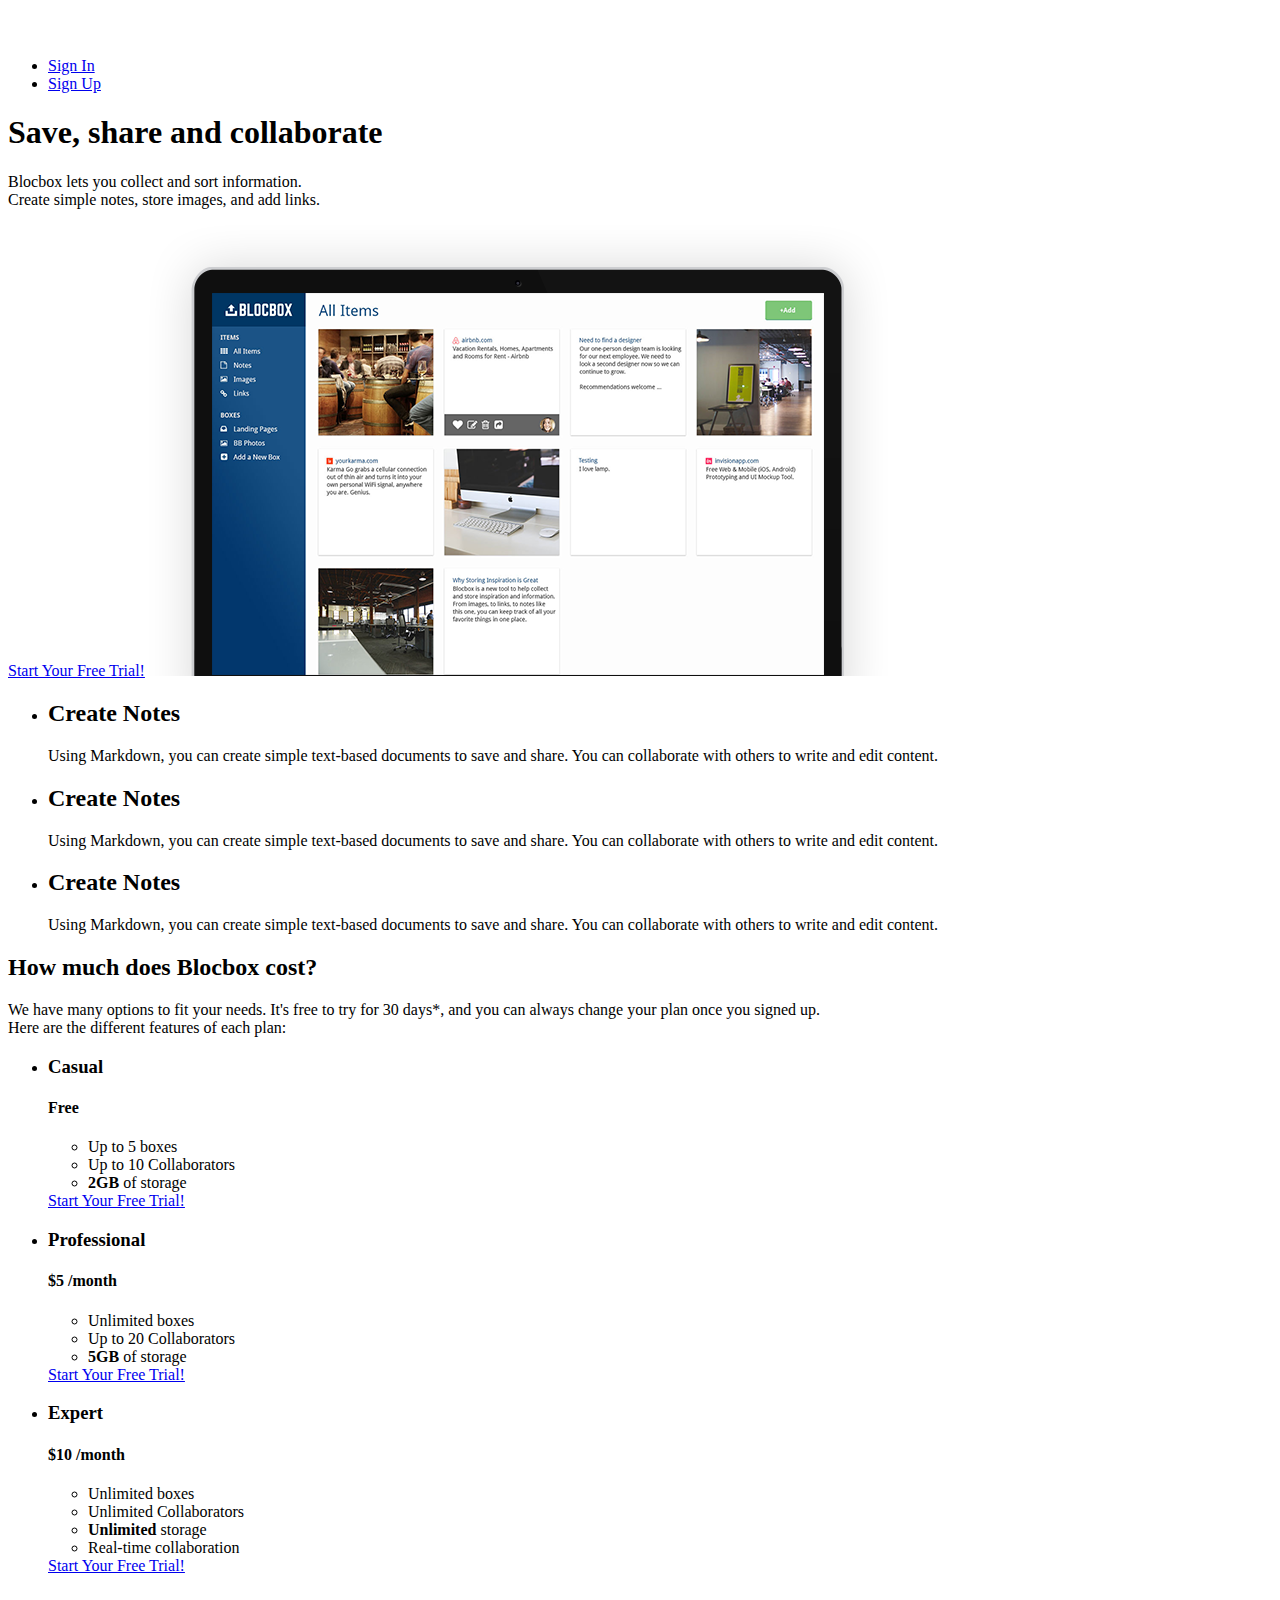
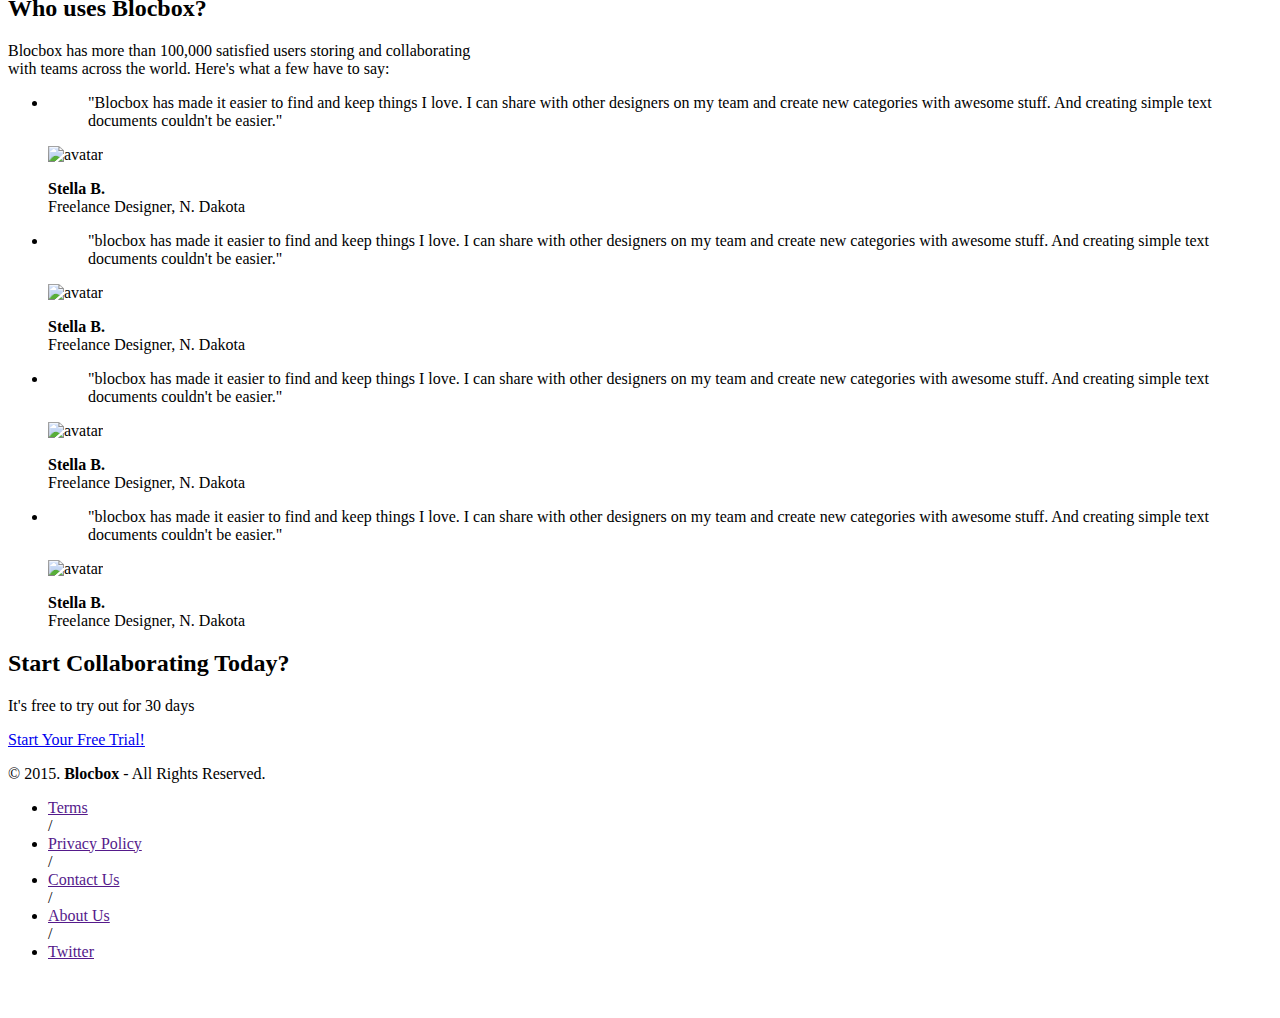
==== index.html @ b2f85dda "Add index.html via upload to gh-pages branch" ====
<!DOCTYPE html>
<html lang="en-us">
<head>
  <meta http-equiv="X-UA-Compatible" content="IE=Edge">
  <meta name="viewport" content="width=device-width, initial-scale=1">
  <meta charset="UTF-8">
  <title>Save, Share and Collaborate | Blocbox</title>

  <!-- Google Fonts -->
  <link href=''>
</head>
<body>

  <!-- CSS -->
 <link rel="stylesheet" href="css/normalize.css">
 <link rel="stylesheet" href="css/style.css">
 <link rel="stylesheet" href="css/font-awesome.css">

  <!-- Hero Image -->
  <header>
    <nav class="container">
      <div class="one-half">
        <a href="index.html" class="logo"><img src="images/logo.png" alt="Blocbox" /></a>
      </div>
      <div class="one-half">
          <ul>
          <li><a href="signin.html">Sign In</a></li>
          <li class="btn-outline"><a href="signup.html">Sign Up</a></li>
          </ul>
      </div>
    </nav>
    <div class="container hero">
    <h1>Save, share and collaborate</h1>
    <p>Blocbox lets you collect and sort information.<br/>Create simple notes, store images, and add links.</p>
    <a href="signup.html" class="btn">Start Your Free Trial!</a>
    <img src="images/dashboard.png" alt="Blocbox" />
    </div>
  </header>
  <main role="main">

    <!-- Benefits Section -->
    <section class="benefits">
      <ul class="container">
        <li class="one-third">
          <h2>Create Notes</h2>
          <p>Using Markdown, you can create simple text-based documents to save and share. You can collaborate with others to write and edit content.</p>
        </li>
          <li class="one-third">
          <h2>Create Notes</h2>
          <p>Using Markdown, you can create simple text-based documents to save and share. You can collaborate with others to write and edit content.</p>
        </li>
          <li class="one-third">
          <h2>Create Notes</h2>
          <p>Using Markdown, you can create simple text-based documents to save and share. You can collaborate with others to write and edit content.</p>
        </li>
      </ul>
    </section>

    <!-- Pricing Section -->
    <section class="pricing">
      <div class="container">
        <h2>How much does Blocbox cost?</h2>
        <p>We have many options to fit your needs. It's free to try for 30 days*, and you can always change your plan once you signed up. <br/>Here are the different features of each plan:</p>
      </div>
      <ul class="container">
        <li class="one-third">
          <div class="box">
            <h3>Casual</h3>
            <h4>Free</h4>
            <ul>
              <li>Up to 5 boxes</li>
              <li>Up to 10 Collaborators</li>
              <li><strong>2GB</strong> of storage</li>
            </ul>
            <a href="signup.html" class="btn">Start Your Free Trial!</a>
      </div>
      </li>
        <li class="one-third">
          <div class="box">
            <h3>Professional</h3>
            <h4><span>$</span>5 <span class="month">/month</span></h4>
            <ul>
              <li>Unlimited boxes</li>
              <li>Up to 20 Collaborators</li>
              <li><strong>5GB</strong> of storage</li>
            </ul>
            <a href="signup.html" class="btn">Start Your Free Trial!</a>
      </div>
      </li>
        <li class="one-third">
          <div class="box">
            <h3>Expert</h3>
            <h4><span>$</span>10 <span class="month">/month</span></h4>
            <ul>
              <li>Unlimited boxes</li>
              <li>Unlimited Collaborators</li>
              <li><strong>Unlimited</strong> storage</li>
              <li>Real-time collaboration</li>
            </ul>
            <a href="signup.html" class="btn">Start Your Free Trial!</a>
      </div>
      </li>
      </ul>
    </section>

    <!-- Testimonials -->
    <section class="testimonials">
      <div class="container">
        <h2>Who uses Blocbox?</h2>
        <p>Blocbox has more than 100,000 satisfied users storing and collaborating<br/> with teams across the world. Here's what a few have to say:</p>
      </div>
      <ul class="container">
        <li class="one-fourth">
          <blockquote>"Blocbox has made it easier to find and keep things I love. I can share with other designers on my team and create new categories with awesome stuff. And creating simple text documents couldn't be easier."
          </blockquote>
          <img src="https://s3.amazonaws.com/uifaces/faces/twitter/jsa/128.jpg" alt="avatar">
          <p class="name"><strong>Stella B.</strong><br/>Freelance Designer, N. Dakota</p>
        </li>
        <li class="one-fourth">
          <blockquote>"blocbox has made it easier to find and keep things I love. I can share with other designers on my team and create new categories with awesome stuff. And creating simple text documents couldn't be easier."
          </blockquote>
          <img src="https://s3.amazonaws.com/uifaces/faces/twitter/jsa/128.jpg" alt="avatar">
          <p class="name"><strong>Stella B.</strong><br/>Freelance Designer, N. Dakota</p>
        </li>
        <li class="one-fourth">
          <blockquote>"blocbox has made it easier to find and keep things I love. I can share with other designers on my team and create new categories with awesome stuff. And creating simple text documents couldn't be easier."
          </blockquote>
          <img src="https://s3.amazonaws.com/uifaces/faces/twitter/jsa/128.jpg" alt="avatar">
          <p class="name"><strong>Stella B.</strong><br/>Freelance Designer, N. Dakota</p>
        </li>
        <li class="one-fourth">
          <blockquote>"blocbox has made it easier to find and keep things I love. I can share with other designers on my team and create new categories with awesome stuff. And creating simple text documents couldn't be easier."
          </blockquote>
          <img src="https://s3.amazonaws.com/uifaces/faces/twitter/jsa/128.jpg" alt="avatar">
          <p class="name"><strong>Stella B.</strong><br/>Freelance Designer, N. Dakota</p>
        </li>     
      </ul>
    </section>

    <!-- CTA -->
    <section class="Call-to-Action">
      <div class="container">
        <h2>Start Collaborating Today?</h2>
        <p>It's free to try out for 30 days</p>
        <a href="signup.html" class="btn">Start Your Free Trial!</a>
      </div>
      <ul class="container">

  </main>

    <!-- Footer -->
    <footer>
      <div class="container foot-nav-block">
        <div class="left-footer-block one-third">
          <p class="copyright-block">&copy; 2015. <strong>Blocbox</strong> - All Rights Reserved.</p>
       </div>
       <nav class="link-block middle-footer-block one-third">
         <ul>
           <li><a href="">Terms</a></li> /
           <li><a href="">Privacy Policy</a></li> /
           <li><a href="">Contact Us</a></li> /
           <li><a href="">About Us</a></li> /
           <li><a href="">Twitter</a></li>
         </ul>
       </nav>
       <div class="right-footer-block one-third">
         <img class="logo" src="images/logo.png" alt="Blocbox" />
       </div>
     </div>
   </footer>
 
</body>
</html>
</body>
</html>
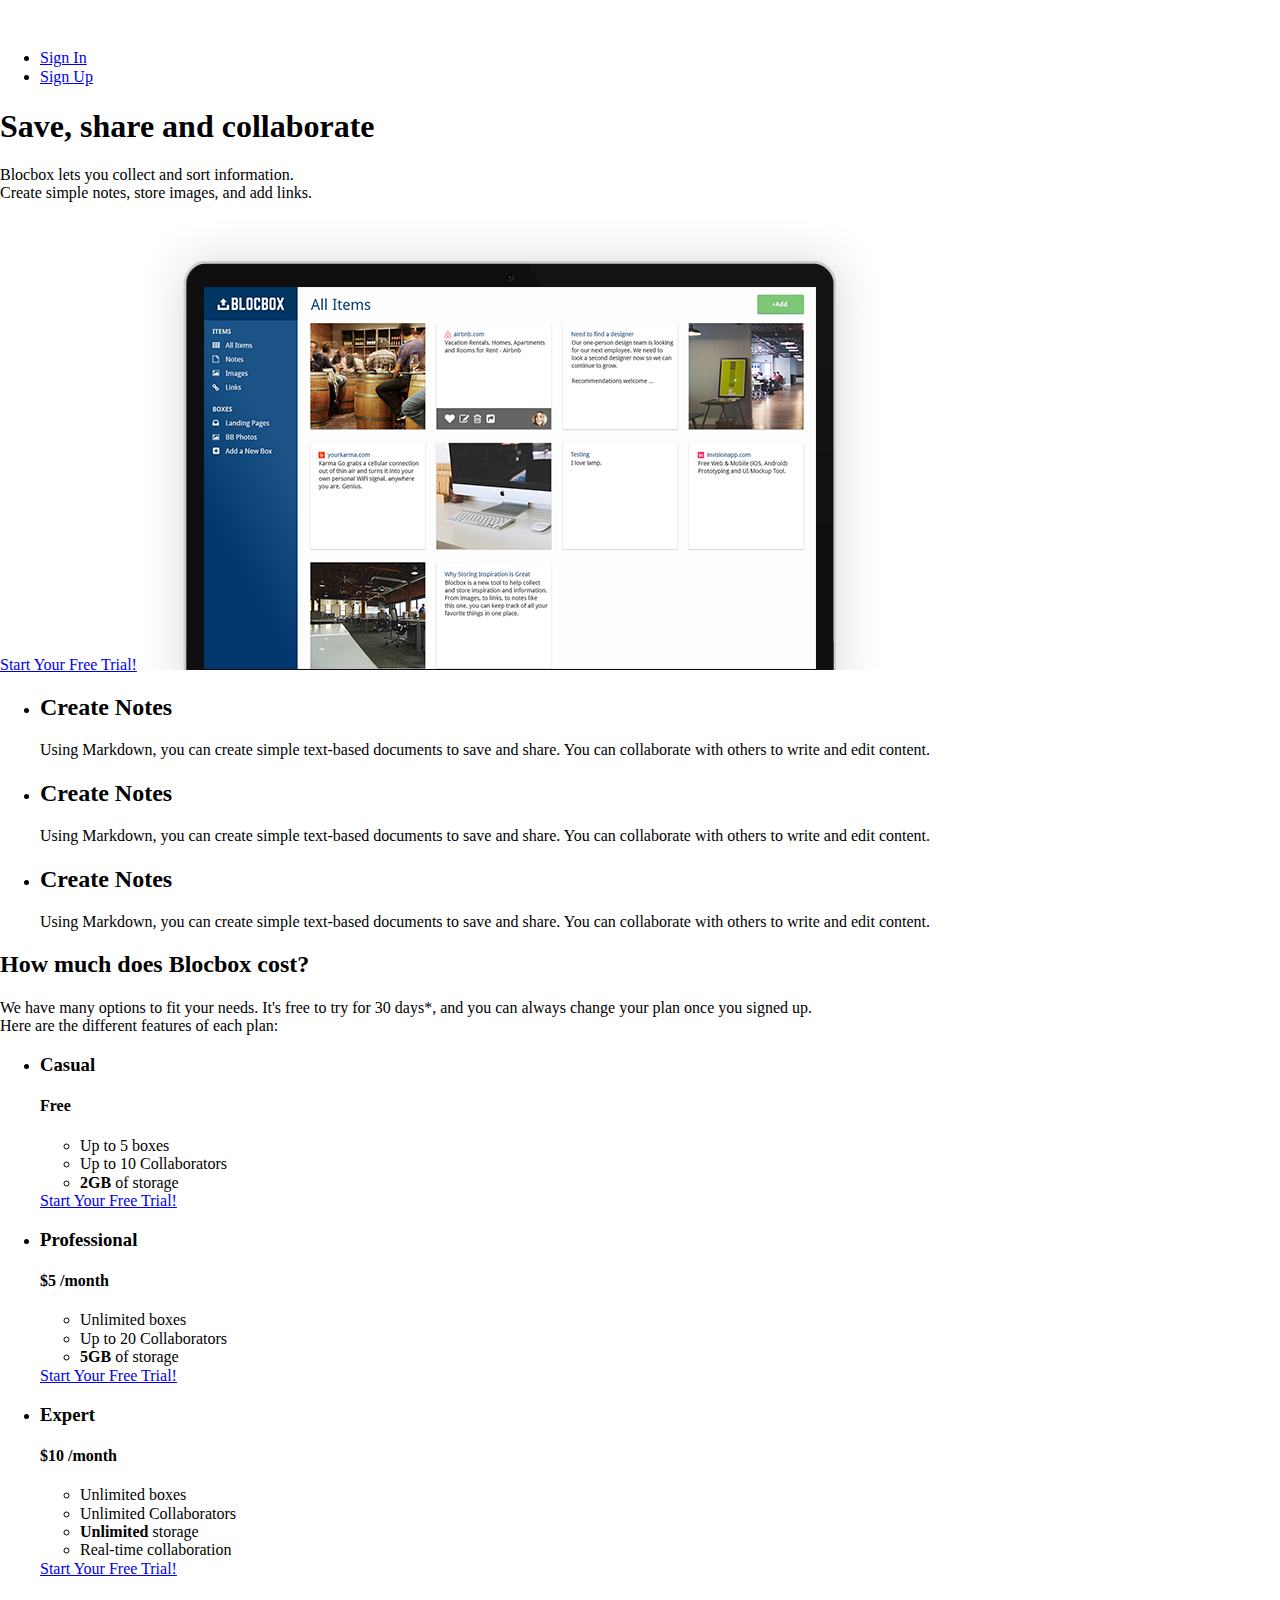
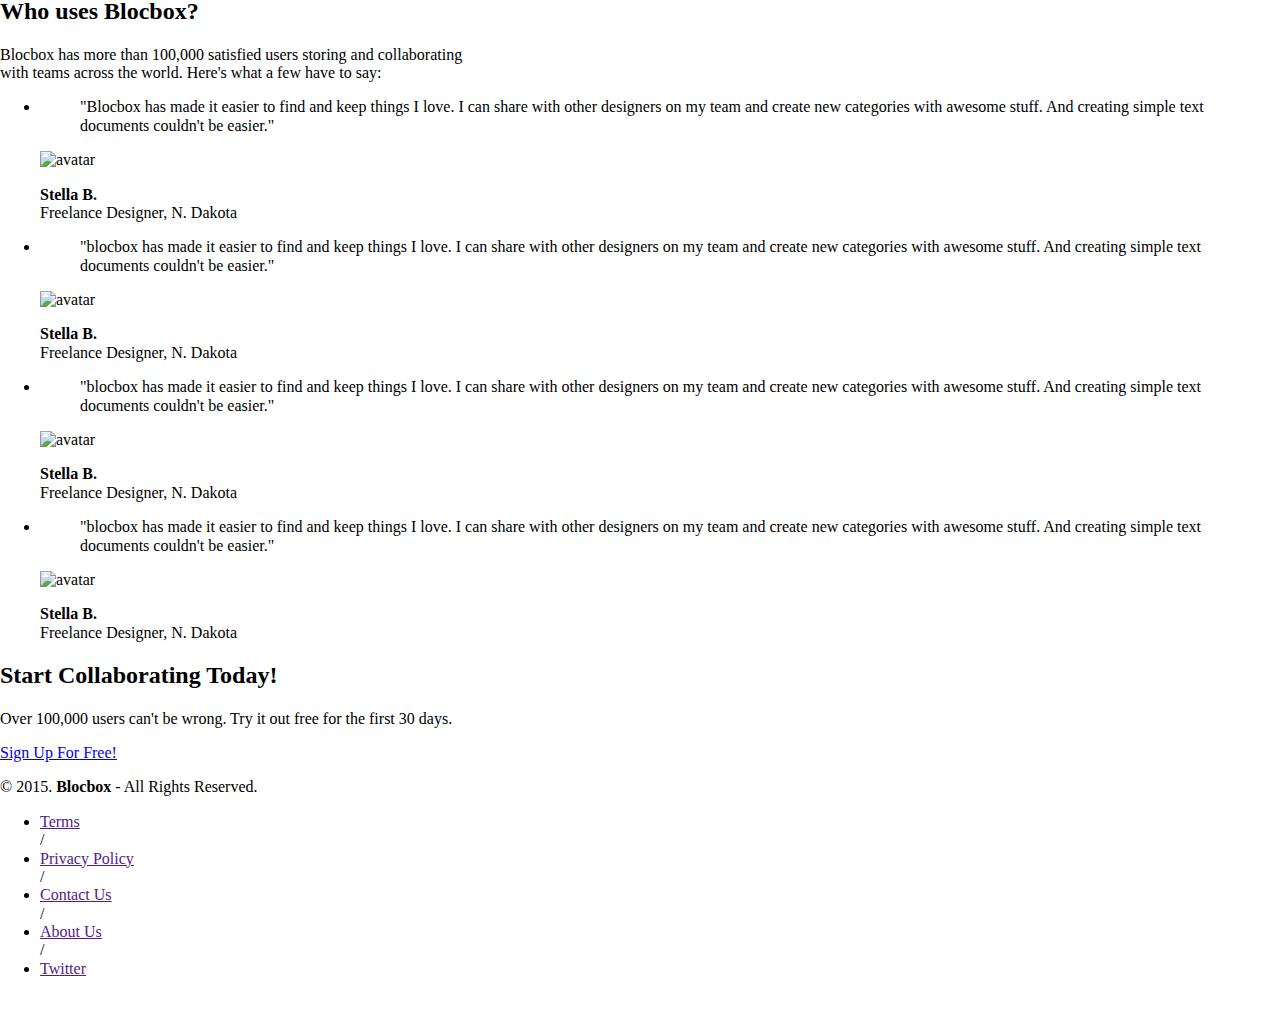
==== commit 9a9e5efd: "Homepage HTML completed" ====
--- a/index.html
+++ b/index.html
@@ -140,9 +140,9 @@
     <!-- CTA -->
     <section class="Call-to-Action">
       <div class="container">
-        <h2>Start Collaborating Today?</h2>
-        <p>It's free to try out for 30 days</p>
-        <a href="signup.html" class="btn">Start Your Free Trial!</a>
+        <h2>Start Collaborating Today!</h2>
+        <p>Over 100,000 users can't be wrong. Try it out free for the first 30 days.</p>
+        <a href="signup.html" class="btn">Sign Up For Free!</a>
       </div>
       <ul class="container">
 
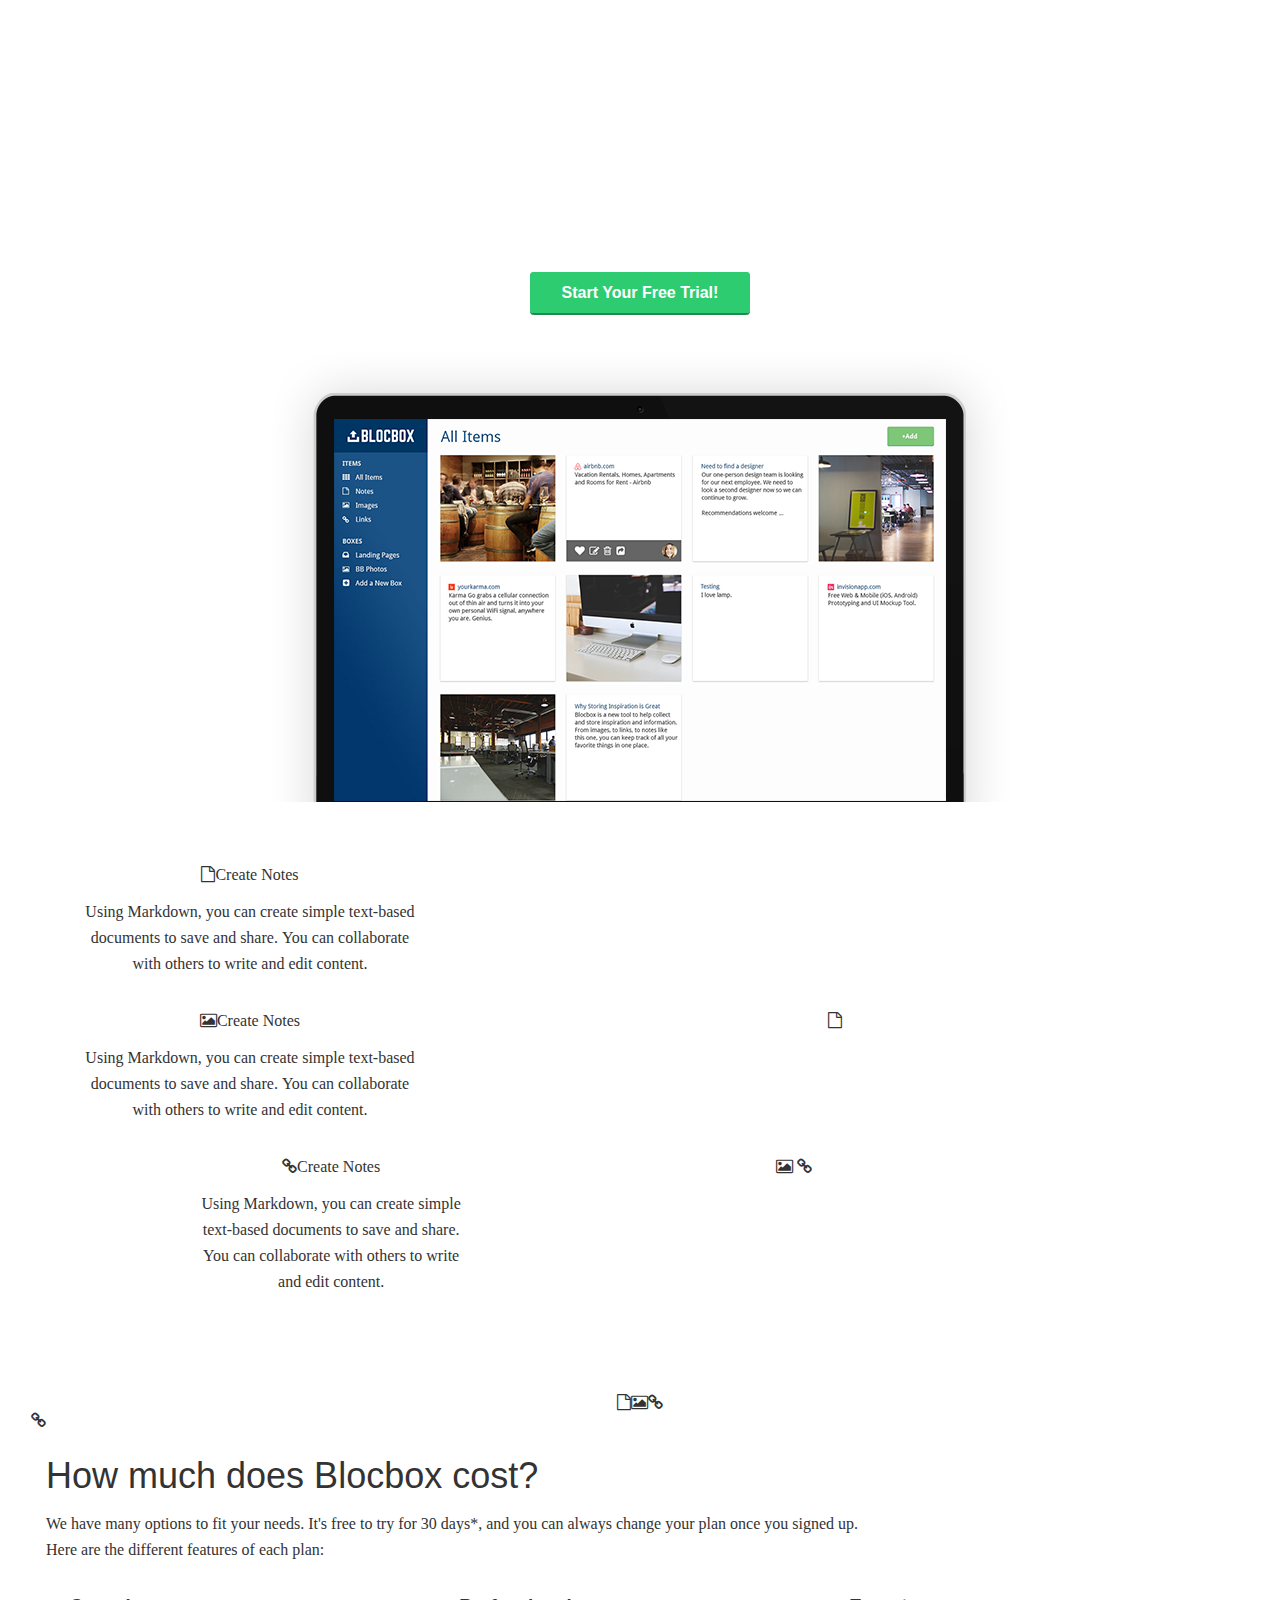
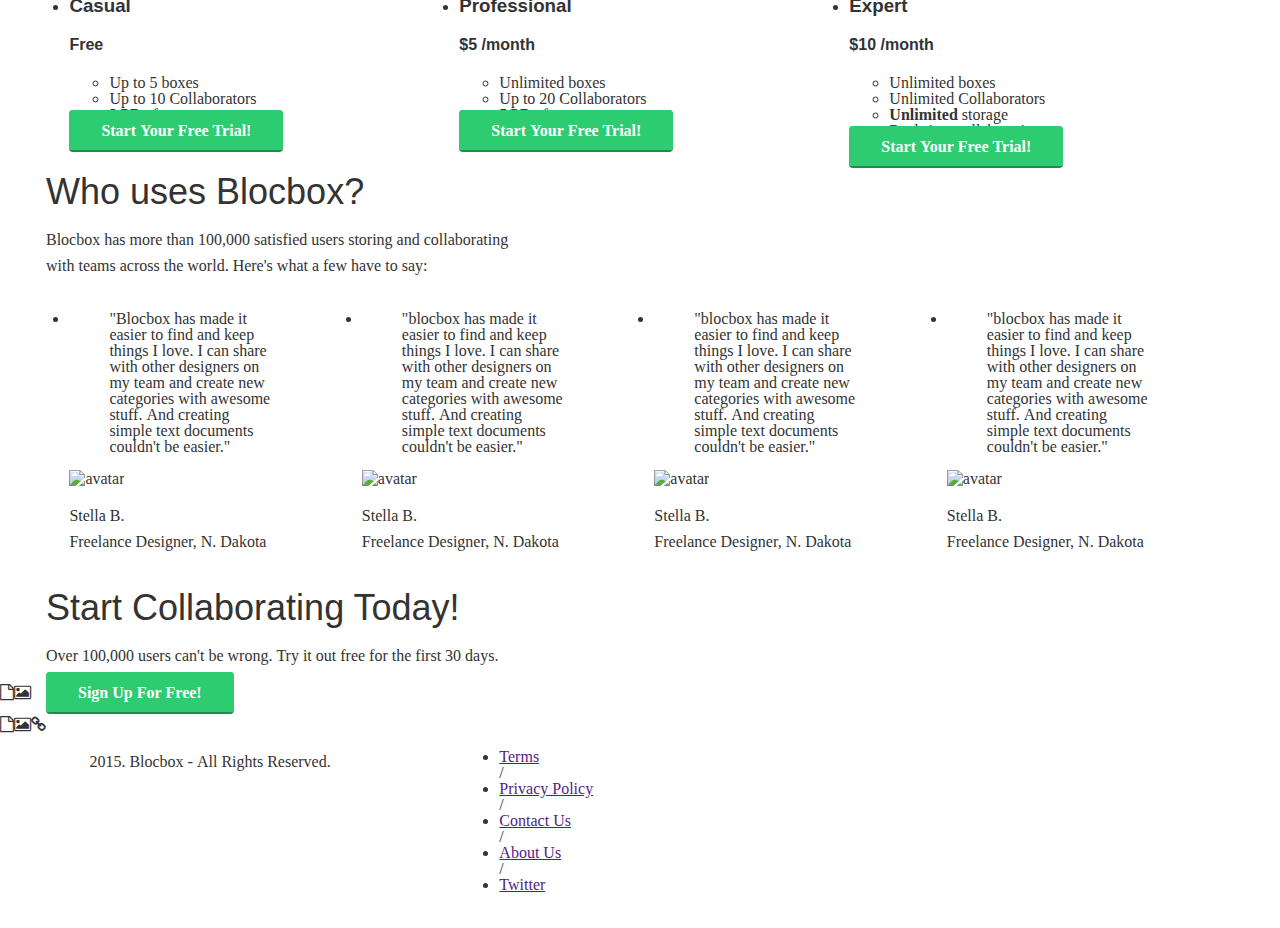
==== commit b67f3da3: "Added updates for CSS" ====
--- a/index.html
+++ b/index.html
@@ -15,6 +15,7 @@
  <link rel="stylesheet" href="css/normalize.css">
  <link rel="stylesheet" href="css/style.css">
  <link rel="stylesheet" href="css/font-awesome.css">
+ <link rel="stylesheet" href="css/animate.css">
 
   <!-- Hero Image -->
   <header>
@@ -30,7 +31,7 @@
       </div>
     </nav>
     <div class="container hero">
-    <h1>Save, share and collaborate</h1>
+    <h1 class="animated fadein">Save, share and collaborate</h1>
     <p>Blocbox lets you collect and sort information.<br/>Create simple notes, store images, and add links.</p>
     <a href="signup.html" class="btn">Start Your Free Trial!</a>
     <img src="images/dashboard.png" alt="Blocbox" />
@@ -42,14 +43,17 @@
     <section class="benefits">
       <ul class="container">
         <li class="one-third">
+         <i class="fa fa-file-o"
           <h2>Create Notes</h2>
           <p>Using Markdown, you can create simple text-based documents to save and share. You can collaborate with others to write and edit content.</p>
         </li>
           <li class="one-third">
+          <i class="fa fa-picture-o"
           <h2>Create Notes</h2>
           <p>Using Markdown, you can create simple text-based documents to save and share. You can collaborate with others to write and edit content.</p>
         </li>
           <li class="one-third">
+          <i class="fa fa-link"
           <h2>Create Notes</h2>
           <p>Using Markdown, you can create simple text-based documents to save and share. You can collaborate with others to write and edit content.</p>
         </li>
--- a/css/style.css
+++ b/css/style.css
@@ -0,0 +1,259 @@
+html, body {
+  overflow-x: hidden;
+}
+
+/* FONTS */
+
+@font-face {
+  font-family: 'Kollektif';
+  src: url('Kollektif-Italic.eot');
+  src: url('Kollektif-Italic.eot?#iefix') format('embedded-opentype'),
+    url('Kollektif-Italic.woff') format('woff'),
+    url('Kollektif-Italic.ttf') format('truetype');
+  font-weight: normal;
+  font-style: italic;
+}
+
+@font-face {
+  font-family: 'Kollektif';
+  src: url('Kollektif-Bold.eot');
+  src: url('Kollektif-Bold.eot?#iefix') format('embedded-opentype'),
+    url('Kollektif-Bold.woff') format('woff'),
+    url('Kollektif-Bold.ttf') format('truetype');
+  font-weight: bold;
+  font-style: normal;
+}
+
+@font-face {
+  font-family: 'Norwester';
+  src: url('Norwester-Regular.eot');
+  src: url('Norwester-Regular.eot?#iefix') format('embedded-opentype'),
+    url('Norwester-Regular.woff') format('woff'),
+    url('Norwester-Regular.ttf') format('truetype');
+  font-weight: normal;
+  font-style: normal;
+}
+
+@font-face {
+  font-family: 'Kollektif';
+  src: url('Kollektif.eot');
+  src: url('Kollektif.eot?#iefix') format('embedded-opentype'),
+    url('Kollektif.woff') format('woff'),
+    url('Kollektif.ttf') format('truetype');
+  font-weight: normal;
+  font-style: normal;
+}
+
+@font-face {
+  font-family: 'Montserrat';
+  src: url('Montserrat-Light.eot');
+  src: url('Montserrat-Light.eot?#iefix') format('embedded-opentype'),
+    url('Montserrat-Light.woff') format('woff'),
+    url('Montserrat-Light.ttf') format('truetype');
+  font-weight: 300;
+  font-style: normal;
+}
+
+@font-face {
+  font-family: 'Montserrat';
+  src: url('Montserrat-Regular.eot');
+  src: url('Montserrat-Regular.eot?#iefix') format('embedded-opentype'),
+    url('Montserrat-Regular.woff') format('woff'),
+    url('Montserrat-Regular.ttf') format('truetype');
+  font-weight: normal;
+  font-style: normal;
+}
+
+@font-face {
+  font-family: 'Montserrat';
+  src: url('Montserrat-Medium.eot');
+  src: url('Montserrat-Medium.eot?#iefix') format('embedded-opentype'),
+    url('Montserrat-Medium.woff') format('woff'),
+    url('Montserrat-Medium.ttf') format('truetype');
+  font-weight: 500;
+  font-style: normal;
+}
+
+
+body {
+  font-family: 'Montserrat', Helvetica, Arial, sans-serif;
+  color:#333333;
+}
+h1 {
+  font-family: 'Norwester', Helvetica, Arial, sans-serif;
+}
+h2, h3, h4, h5, h6 {
+  font-family: 'Kollektif', Helvetica, Arial, sans-serif;
+}
+h1 {
+  font-size: 48px;
+  font-weight: normal;
+  margin-bottom: 5px;
+}
+h2 {
+  font-size: 36px;
+  font-weight: normal;
+  margin-bottom: 5px;
+}
+p {
+  font-size: 16px;
+  line-height: 26px;
+  font-weight: 100;
+}
+
+/* GRID */
+
+.container {
+  margin-right: auto;
+  margin-left: auto;
+  padding-left: 15px;
+  padding-right: 15px;
+  position: relative;
+}
+.container:before
+.container:after {
+  content: " ";
+  display: table;
+}
+.container:after {
+  clear: both;
+}
+.one-half, .one-third, .one-fourth {
+  width:96%;
+  float:left;
+  position:relative;
+  min-height: 1px;
+  margin:0 2% 20px;
+}
+
+/* MEDIA QUERIES */
+
+@media (min-width: 320px); {
+
+}
+
+@media (min-width: 600px); {
+
+}
+
+@media (min-width: 768px) {
+  .container {
+    width: 750px;
+  }
+}
+@media (min-width: 992px) {
+  .container {
+    width: 970px;
+  }
+}
+@media (min-width: 1200px) {
+  .container {
+    width: 1170px;
+  }
+}
+.one-half {
+    width: 46%;
+}
+.one-third{
+    width: 29.333%;
+}
+.one-fourth {
+    width: 21%;
+}
+
+/* HEADER */
+
+header {
+  color: #ffffff;
+  background: #5678b7
+  background-image: linear-gradient(30deg, #010431 0%, #5678b7 100%);
+}
+header nav {
+  padding: 1em 0;
+}
+header nav ul {
+  display:inline;
+  text-align: right;
+  float:right;
+  margin:0;
+}
+header nav ul > li {
+  list-style-type: none;
+  display:inline-block;
+  margin:0 15px;
+}
+header nav ul > li.btn-outline {
+  padding:10px 15px;
+  border:2px solid #ffffff;
+  border-radius: 4px;
+}
+header nav ul > li.btn-outline:hover {
+  background:#ffffff;
+}
+header nav ul > li > a {
+  color:#ffffff;
+  text-decoration: none;
+}
+header nav ul > li.btn-outline:hover > a {
+  color:#5678b7;
+}
+header .hero {
+  text-align: center;
+  display:block;
+  postion: relative;
+}
+header .hero h1 {
+  font-size: 48px;
+  font-weight: normal;
+  margin:95px 0 0;
+}
+header .hero p {
+  font-size: 18px;
+  line-height: 28px
+  font-weight: 100;
+  margin:10px 0 40px;
+}
+header .hero img {
+  display: block;
+  margin:3em auto 0;
+}
+
+/* BUTTONS */
+
+.btn {
+   border-radius: 4px;
+   color:#FFFFFF;
+   font-weight: 700;
+   text-decoration: none;
+   padding:10px 30px;
+   background: #2ECC71;
+   border: 2px solid #2ECC71;
+   box-shadow: 0px 2px 0px 0px #22894E;
+ }
+
+ /* BENEFITS */
+
+ .benefits {
+  text-align: center;
+  display: block;
+  position: relative;
+ }
+ .benefits ul {
+  margin: 0 auto;
+  padding:4em 0;
+ }
+ .benefits ul li {
+  list-style-type: none;
+  display: inline-block;
+ }
+ benefits i {
+  color:#00aeef;
+  font-size:60px;
+  margin:0;
+  veritcal-align: middle;
+ }
+ benefits h2 {
+  color:#00aeef;
+ }
+
+  /* PRICING */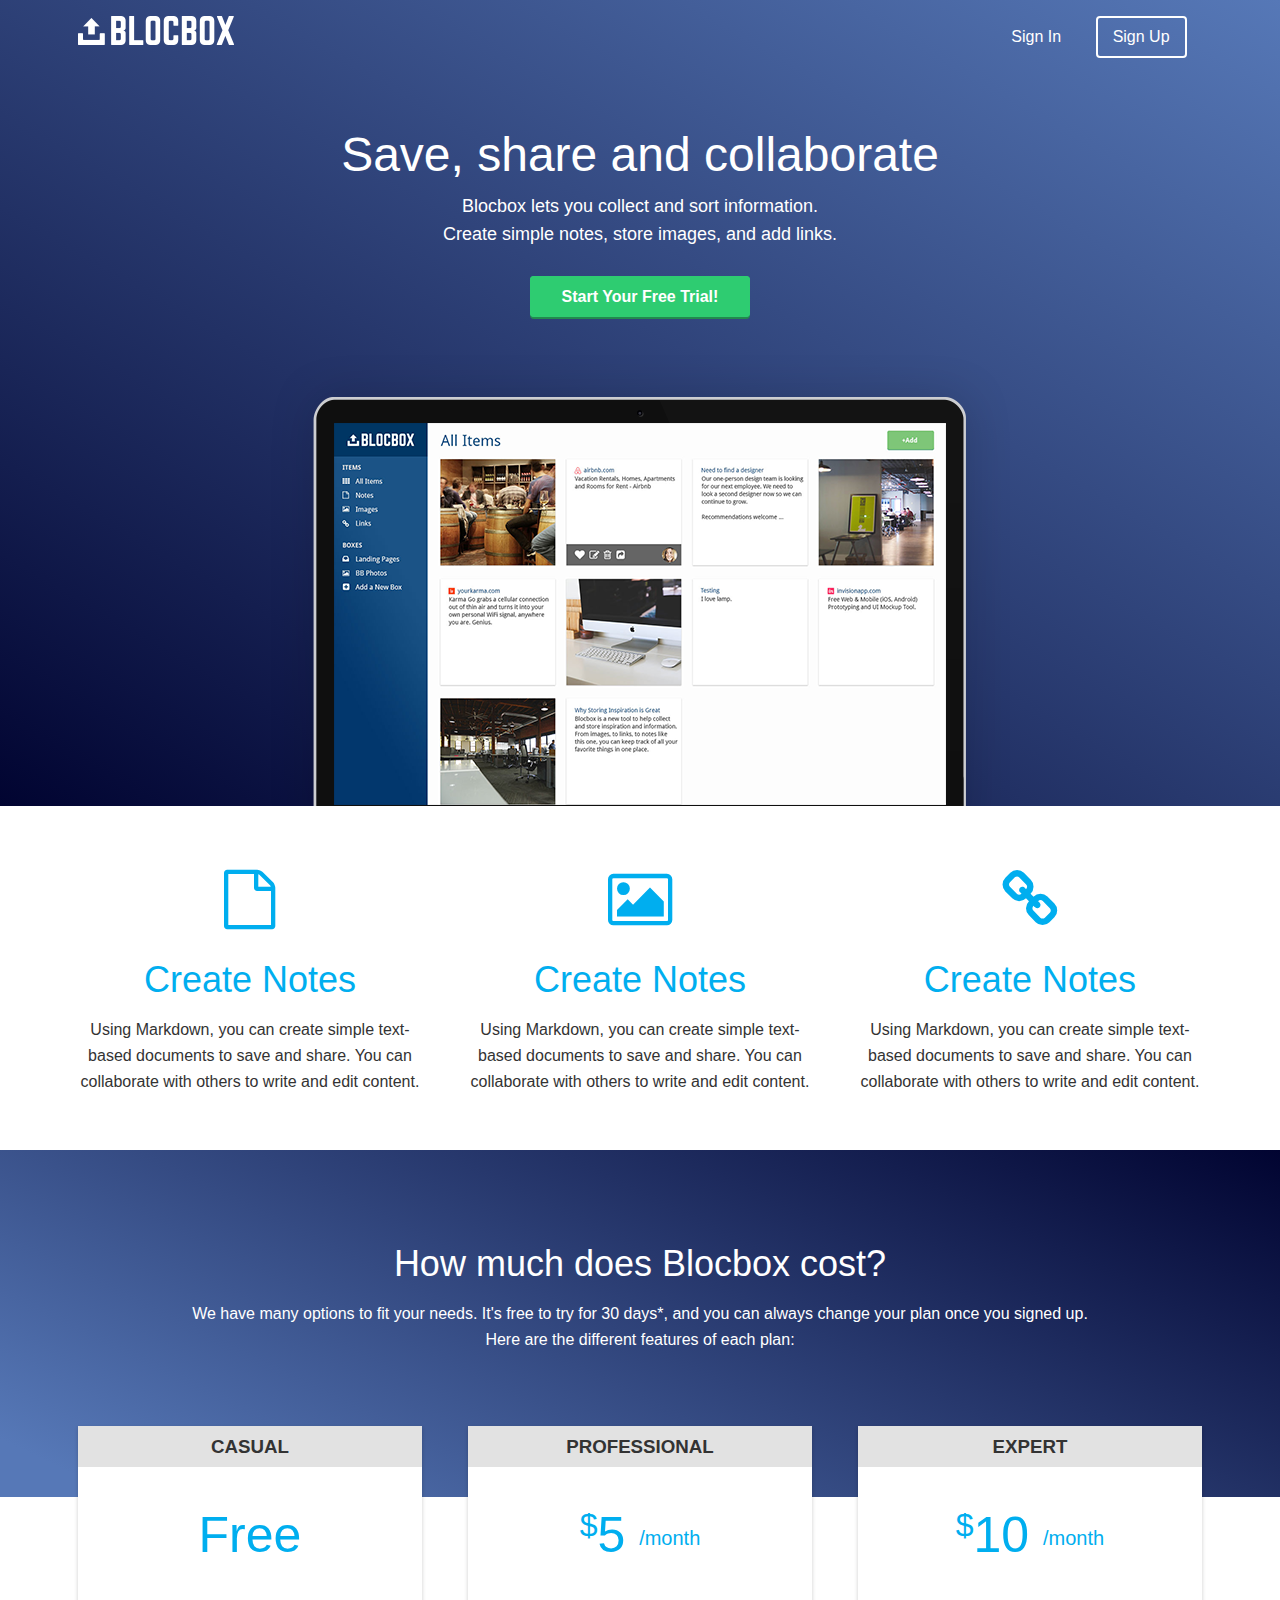
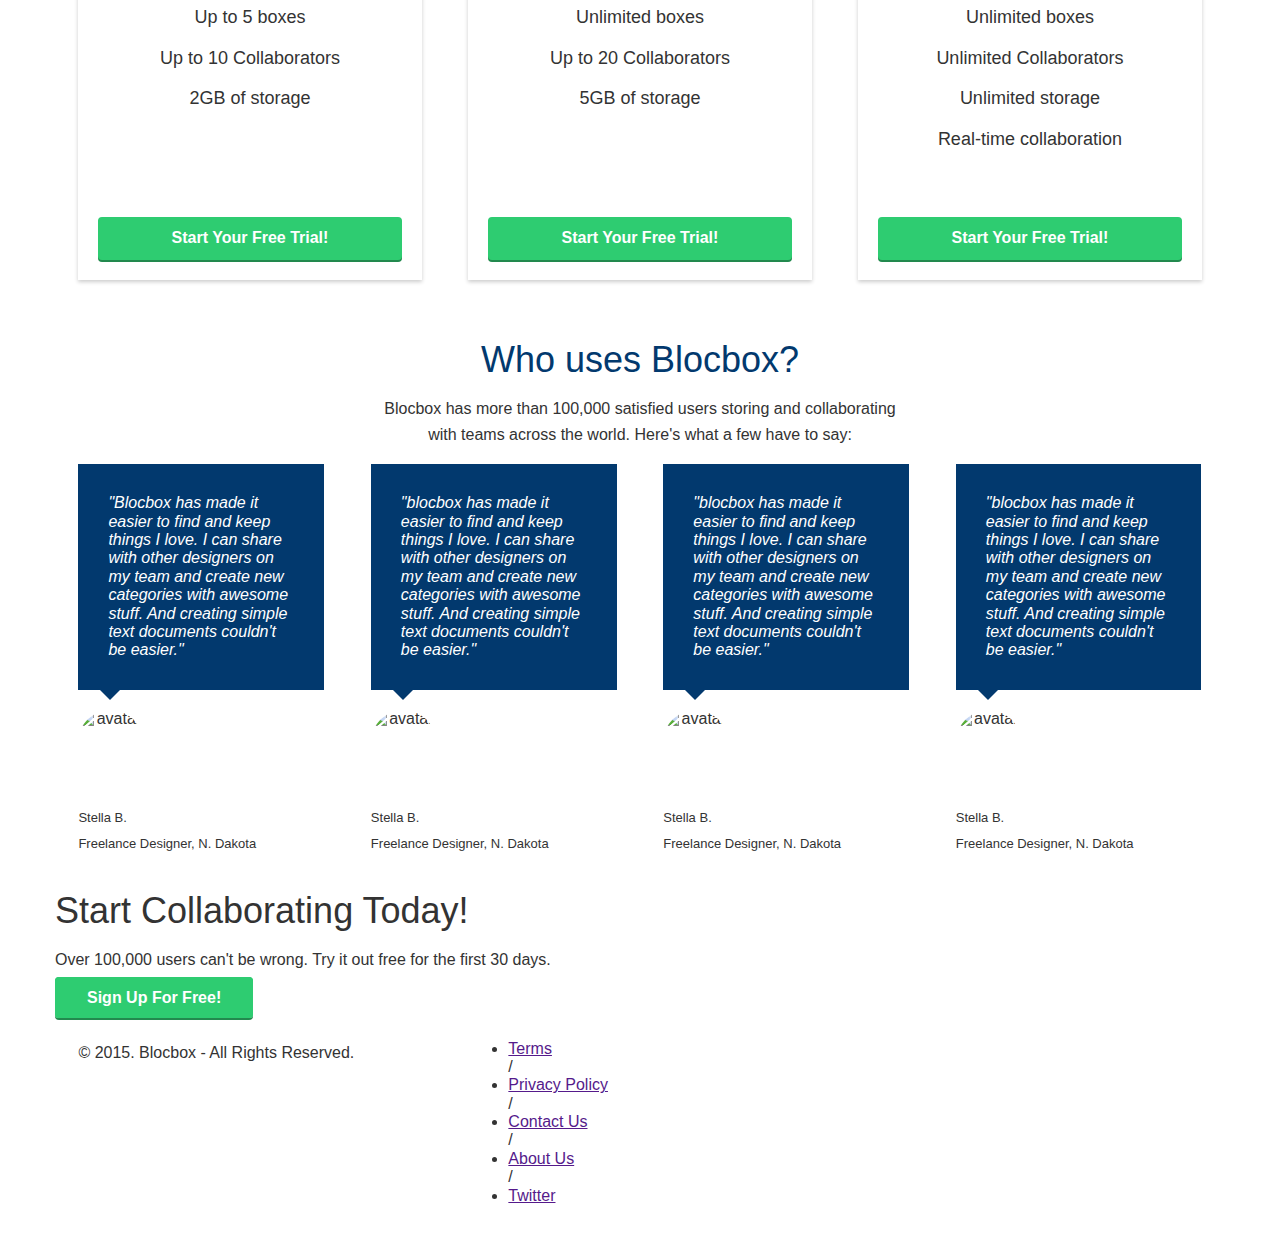
==== commit e6791bb1: "Adding pricing background image and revised html/css" ====
--- a/index.html
+++ b/index.html
@@ -7,17 +7,20 @@
   <title>Save, Share and Collaborate | Blocbox</title>
 
   <!-- Google Fonts -->
+  
   <link href=''>
 </head>
 <body>
 
   <!-- CSS -->
+
  <link rel="stylesheet" href="css/normalize.css">
  <link rel="stylesheet" href="css/style.css">
  <link rel="stylesheet" href="css/font-awesome.css">
  <link rel="stylesheet" href="css/animate.css">
 
   <!-- Hero Image -->
+
   <header>
     <nav class="container">
       <div class="one-half">
@@ -40,27 +43,31 @@
   <main role="main">
 
     <!-- Benefits Section -->
+
     <section class="benefits">
+      <div class="benefits-bkg">
       <ul class="container">
         <li class="one-third">
-         <i class="fa fa-file-o"
+         <i class="fa fa-file-o"></i>
           <h2>Create Notes</h2>
           <p>Using Markdown, you can create simple text-based documents to save and share. You can collaborate with others to write and edit content.</p>
         </li>
           <li class="one-third">
-          <i class="fa fa-picture-o"
+          <i class="fa fa-picture-o"></i>
           <h2>Create Notes</h2>
           <p>Using Markdown, you can create simple text-based documents to save and share. You can collaborate with others to write and edit content.</p>
         </li>
           <li class="one-third">
-          <i class="fa fa-link"
+          <i class="fa fa-link"></i>
           <h2>Create Notes</h2>
           <p>Using Markdown, you can create simple text-based documents to save and share. You can collaborate with others to write and edit content.</p>
         </li>
       </ul>
+      </div>
     </section>
 
     <!-- Pricing Section -->
+
     <section class="pricing">
       <div class="container">
         <h2>How much does Blocbox cost?</h2>
@@ -102,6 +109,9 @@
               <li>Real-time collaboration</li>
             </ul>
             <a href="signup.html" class="btn">Start Your Free Trial!</a>
+      </div>
+      <div class="container">
+        <p class="small">*We will not collect your credit card information until your 30-day trial had ended.</p>
       </div>
       </li>
       </ul>
--- a/css/style.css
+++ b/css/style.css
@@ -165,7 +165,7 @@
 
 header {
   color: #ffffff;
-  background: #5678b7
+  background: #5678b7;
   background-image: linear-gradient(30deg, #010431 0%, #5678b7 100%);
 }
 header nav {
@@ -209,7 +209,7 @@
 }
 header .hero p {
   font-size: 18px;
-  line-height: 28px
+  line-height: 28px;
   font-weight: 100;
   margin:10px 0 40px;
 }
@@ -221,39 +221,173 @@
 /* BUTTONS */
 
 .btn {
-   border-radius: 4px;
-   color:#FFFFFF;
-   font-weight: 700;
-   text-decoration: none;
-   padding:10px 30px;
-   background: #2ECC71;
-   border: 2px solid #2ECC71;
-   box-shadow: 0px 2px 0px 0px #22894E;
- }
-
- /* BENEFITS */
-
- .benefits {
+  border-radius: 4px;
+  color:#FFFFFF;
+  font-weight: 700;
+  text-decoration: none;
+  padding:10px 30px;
+  background: #2ECC71;
+  border: 2px solid #2ECC71;
+  box-shadow: 0px 2px 0px 0px #22894E;
+  }
+
+/* BENEFITS */
+
+.benefits {
   text-align: center;
-  display: block;
-  position: relative;
- }
- .benefits ul {
+  display:block;
+  position:relative;
+  }
+.benefits-bkg {
+  width: auto;
+  height: 344px;
+  background-color:#ffffff;
+  }
+.benefits ul {
   margin: 0 auto;
   padding:4em 0;
- }
- .benefits ul li {
+  }
+.benefits ul li {
   list-style-type: none;
   display: inline-block;
- }
- benefits i {
+  }
+.benefits i {
   color:#00aeef;
   font-size:60px;
   margin:0;
   veritcal-align: middle;
- }
- benefits h2 {
+  }
+.benefits h2 {
   color:#00aeef;
- }
-
-  /* PRICING */+  }
+
+  /* PRICING */
+
+.pricing {
+  background: #5678b7 url("../images/background.png") top center no-repeat;
+  background: url("../images/background.png") top center no-repeat, linear-gradient(206deg, #010431 0%, #5678b7 94%);
+  background-size:cover;
+  text-align: center;
+  padding:4em 0;
+  }
+.pricing h2, .pricing p {
+  color: #ffffff;
+  }
+.pricing ul {
+  margin:0 auto;
+  padding:2em 0;
+  }
+.pricing ul li {
+  list-style-type: none;
+  }
+
+.box {
+  padding:0 15px 15px;
+  background: #ffffff;
+  box-shadow: 0px 2px 4px 0px rgba(0,0,0,0.20);
+  min-height: 439px;
+  position: relative;
+  margin-top: 25px;
+  }
+.box.middle {
+  min-height: 485px;
+  margin-top: 0px;
+  }
+.box h3 {
+  font-family: 'Kollektif', Helvetica, Arial, sans-serif;
+  font-weight: 600;
+  text-transform: uppercase;
+  background: #e2e2e2;
+  box-shadow: 0px 1px 2px 0px rbga(0,0,0,0.40);
+  left:0;
+  right:0;
+  top:0;
+  text-align:center;
+  margin:0 -15px 40px;
+  padding:10px 0;
+  }
+.box h4 {
+  font-size:50px;
+  font-weight: normal;
+  margin:40px 0 10px;
+  color: #00aeef;
+  }
+.box h4 span {
+   font-size:32px;
+   vertical-align: top;
+   }
+.box h4 span.month {
+  font-family: 'Kollektif', Helvetica, Arial, sans-serif;
+  font-weight: 100;
+  color:#00aeef;
+  font-size:20px;
+  vertical-align: middle;
+  }
+.box ul li {
+  font-size:18px;
+  margin-bottom:20px;
+  font-weight: 100;
+  }
+.box .btn {
+  position:absolute;
+  bottom:20px;
+  left:20px;
+  right:20px;
+  }
+.small {
+  font-size: 12px;
+  color: #FEFEFE;
+  line-height: 15px;
+  font-style:italic;
+  }
+
+/* TESTIMONIALS */
+
+.testimonials {
+  padding:4em 0;
+  text-align: center;
+  }
+.testimonials h2 {
+  color: #02396e;
+  }
+.testimonials ul li {
+  list-style-type: none 
+  }
+.testimonials blockquote {
+  color: #ffffff;
+  text-align: left;
+  font-style: italic;
+  background: #02396e;
+  position: relative;
+  padding: 30px;
+  width:auto;
+  margin:0;
+  }
+.testimonials blockquote:after {
+  top: 100%;
+  left: 13%;
+  border: solid transparent;
+  content: " ";
+  height: 0;
+  width: 0;
+  position: absolute;
+  pointer-events: none;
+  border-top-color: #02396e;
+  border-width: 10px;
+  margin-left: -10px;
+  }
+.testimonials img {
+  height: 65px;
+  width:65px;
+  border-radius:50%;
+  float: left;
+  display: inline-block;
+  margin:20px 10px 0 0;
+  }
+.testimonials p.name {
+  float: left;
+  display: inline-block;
+  text-align: left;
+  font-size:13px;
+  margin-top: 30px;
+  }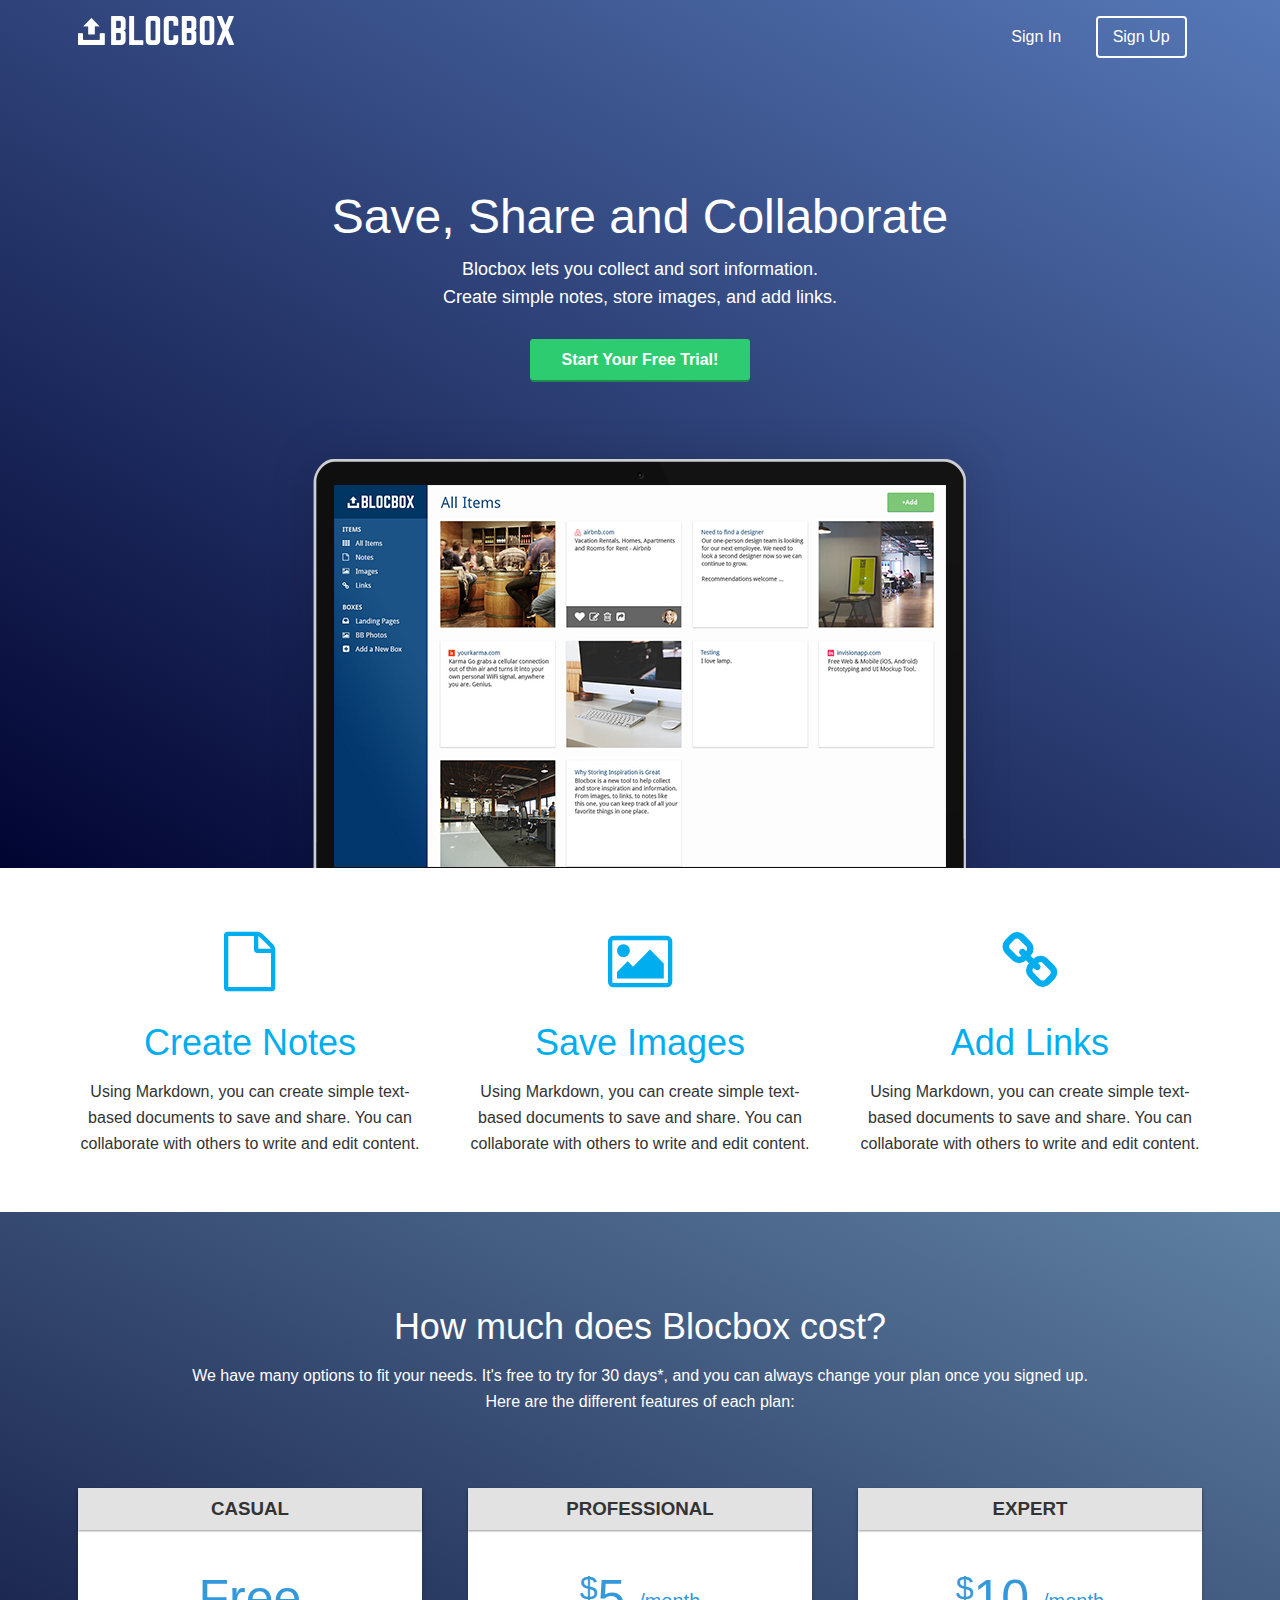
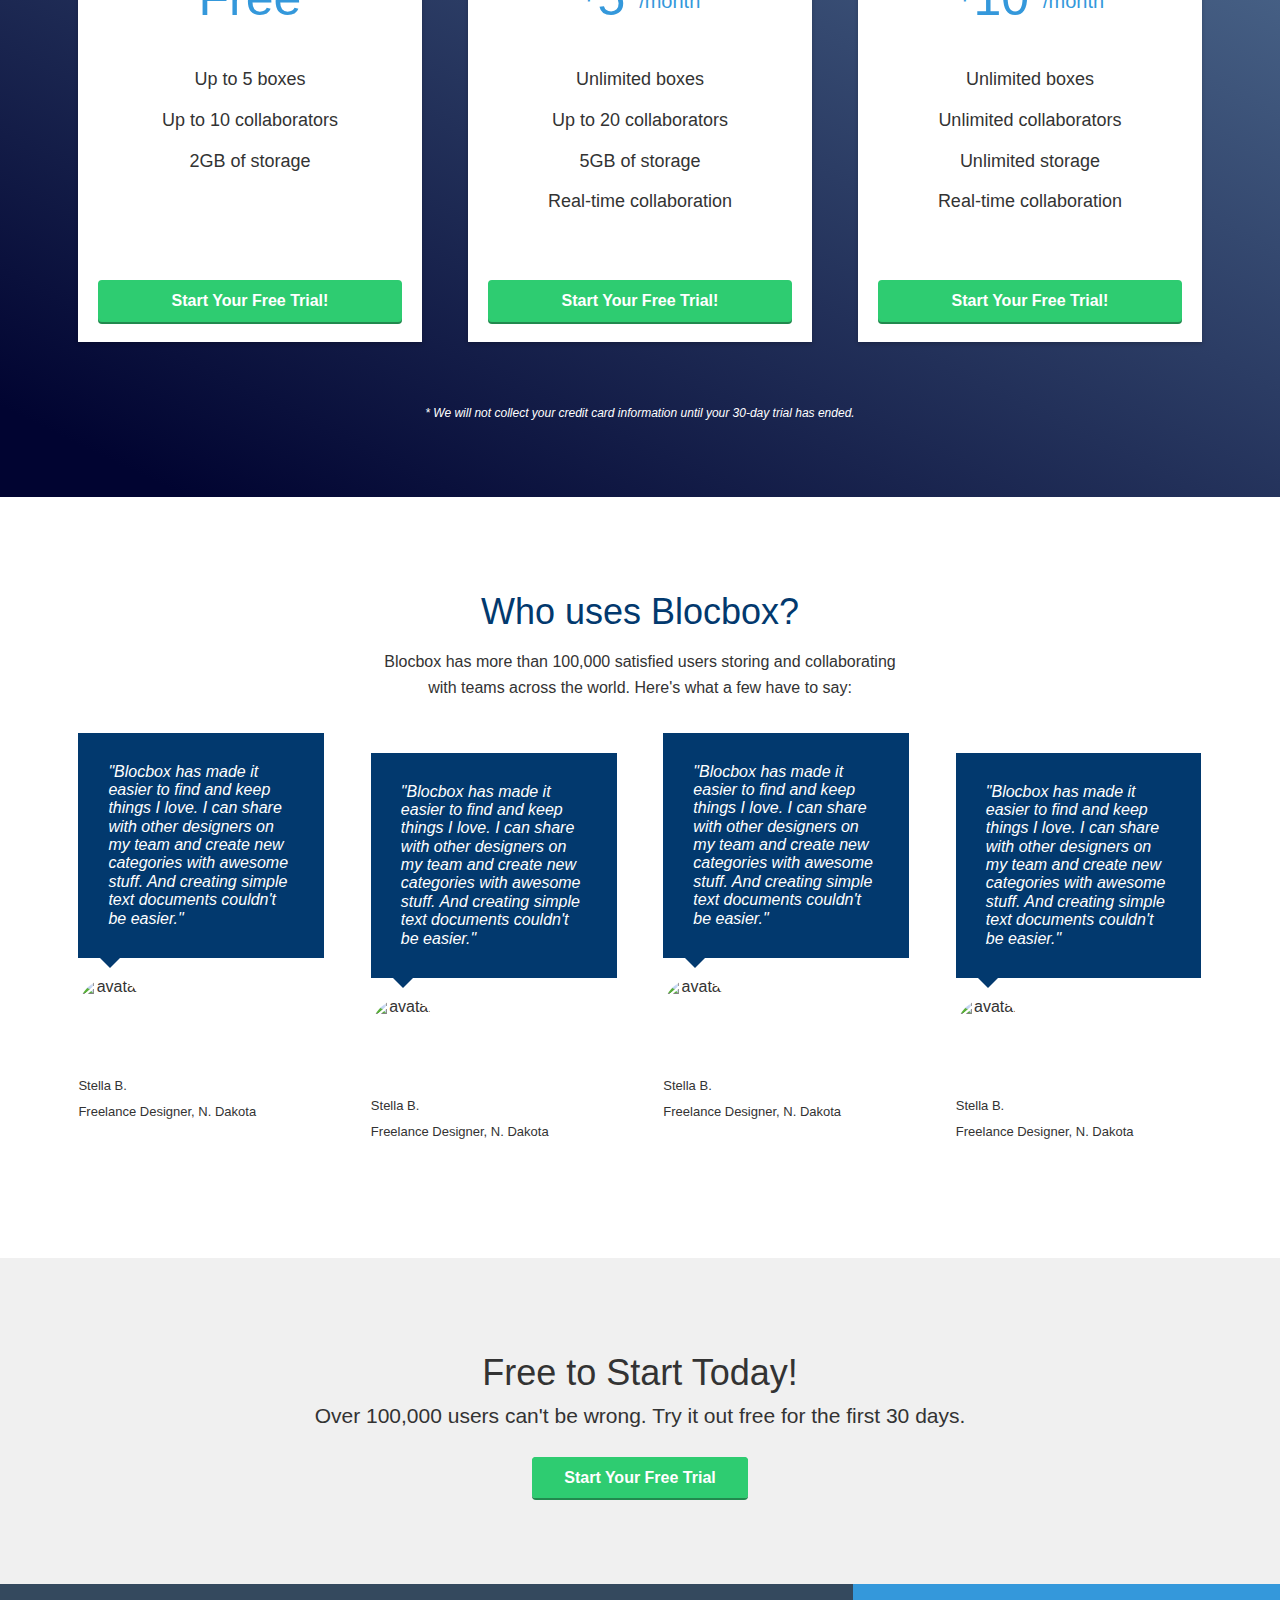
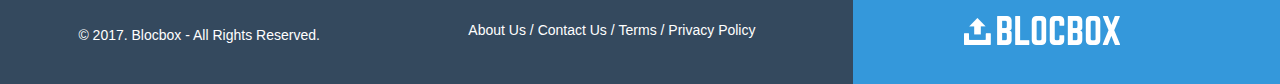
==== commit 1ca38661: "Revise hero image to be responsive" ====
--- a/index.html
+++ b/index.html
@@ -7,7 +7,7 @@
   <title>Save, Share and Collaborate | Blocbox</title>
 
   <!-- Google Fonts -->
-  
+
   <link href=''>
 </head>
 <body>
@@ -34,7 +34,7 @@
       </div>
     </nav>
     <div class="container hero">
-    <h1 class="animated fadein">Save, share and collaborate</h1>
+    <h1 class="animated fadein">Save, Share and Collaborate</h1>
     <p>Blocbox lets you collect and sort information.<br/>Create simple notes, store images, and add links.</p>
     <a href="signup.html" class="btn">Start Your Free Trial!</a>
     <img src="images/dashboard.png" alt="Blocbox" />
@@ -54,19 +54,19 @@
         </li>
           <li class="one-third">
           <i class="fa fa-picture-o"></i>
-          <h2>Create Notes</h2>
+          <h2>Save Images</h2>
           <p>Using Markdown, you can create simple text-based documents to save and share. You can collaborate with others to write and edit content.</p>
         </li>
           <li class="one-third">
           <i class="fa fa-link"></i>
-          <h2>Create Notes</h2>
+          <h2>Add Links</h2>
           <p>Using Markdown, you can create simple text-based documents to save and share. You can collaborate with others to write and edit content.</p>
         </li>
       </ul>
       </div>
     </section>
 
-    <!-- Pricing Section -->
+    <!-- Pricing -->
 
     <section class="pricing">
       <div class="container">
@@ -80,44 +80,47 @@
             <h4>Free</h4>
             <ul>
               <li>Up to 5 boxes</li>
-              <li>Up to 10 Collaborators</li>
+              <li>Up to 10 collaborators</li>
               <li><strong>2GB</strong> of storage</li>
             </ul>
             <a href="signup.html" class="btn">Start Your Free Trial!</a>
-      </div>
-      </li>
+          </div>
+        </li>
         <li class="one-third">
-          <div class="box">
+          <div class="box middle">
             <h3>Professional</h3>
             <h4><span>$</span>5 <span class="month">/month</span></h4>
             <ul>
               <li>Unlimited boxes</li>
-              <li>Up to 20 Collaborators</li>
+              <li>Up to 20 collaborators</li>
               <li><strong>5GB</strong> of storage</li>
+              <li>Real-time collaboration</li>
             </ul>
             <a href="signup.html" class="btn">Start Your Free Trial!</a>
-      </div>
-      </li>
+          </div>
+        </li>
         <li class="one-third">
           <div class="box">
             <h3>Expert</h3>
             <h4><span>$</span>10 <span class="month">/month</span></h4>
             <ul>
               <li>Unlimited boxes</li>
-              <li>Unlimited Collaborators</li>
+              <li>Unlimited collaborators</li>
               <li><strong>Unlimited</strong> storage</li>
               <li>Real-time collaboration</li>
             </ul>
             <a href="signup.html" class="btn">Start Your Free Trial!</a>
+          </div>
+        </li>
+      </ul>
+      <div class="container">
+        <p class="small">* We will not collect your credit card information until your 30-day trial has ended.</p>
       </div>
-      <div class="container">
-        <p class="small">*We will not collect your credit card information until your 30-day trial had ended.</p>
-      </div>
-      </li>
-      </ul>
     </section>
 
+
     <!-- Testimonials -->
+
     <section class="testimonials">
       <div class="container">
         <h2>Who uses Blocbox?</h2>
@@ -130,51 +133,51 @@
           <img src="https://s3.amazonaws.com/uifaces/faces/twitter/jsa/128.jpg" alt="avatar">
           <p class="name"><strong>Stella B.</strong><br/>Freelance Designer, N. Dakota</p>
         </li>
-        <li class="one-fourth">
-          <blockquote>"blocbox has made it easier to find and keep things I love. I can share with other designers on my team and create new categories with awesome stuff. And creating simple text documents couldn't be easier."
+        <li class="one-fourth drop-down">
+          <blockquote>"Blocbox has made it easier to find and keep things I love. I can share with other designers on my team and create new categories with awesome stuff. And creating simple text documents couldn't be easier."
           </blockquote>
           <img src="https://s3.amazonaws.com/uifaces/faces/twitter/jsa/128.jpg" alt="avatar">
           <p class="name"><strong>Stella B.</strong><br/>Freelance Designer, N. Dakota</p>
         </li>
         <li class="one-fourth">
-          <blockquote>"blocbox has made it easier to find and keep things I love. I can share with other designers on my team and create new categories with awesome stuff. And creating simple text documents couldn't be easier."
+          <blockquote>"Blocbox has made it easier to find and keep things I love. I can share with other designers on my team and create new categories with awesome stuff. And creating simple text documents couldn't be easier."
           </blockquote>
           <img src="https://s3.amazonaws.com/uifaces/faces/twitter/jsa/128.jpg" alt="avatar">
           <p class="name"><strong>Stella B.</strong><br/>Freelance Designer, N. Dakota</p>
         </li>
-        <li class="one-fourth">
-          <blockquote>"blocbox has made it easier to find and keep things I love. I can share with other designers on my team and create new categories with awesome stuff. And creating simple text documents couldn't be easier."
+        <li class="one-fourth drop-down">
+          <blockquote>"Blocbox has made it easier to find and keep things I love. I can share with other designers on my team and create new categories with awesome stuff. And creating simple text documents couldn't be easier."
           </blockquote>
           <img src="https://s3.amazonaws.com/uifaces/faces/twitter/jsa/128.jpg" alt="avatar">
           <p class="name"><strong>Stella B.</strong><br/>Freelance Designer, N. Dakota</p>
-        </li>     
+        </li>
       </ul>
     </section>
 
-    <!-- CTA -->
-    <section class="Call-to-Action">
+    <!-- TRIAL CTA -->
+
+    <section class="trial">
       <div class="container">
-        <h2>Start Collaborating Today!</h2>
+        <h2>Free to Start Today!</h2>
         <p>Over 100,000 users can't be wrong. Try it out free for the first 30 days.</p>
-        <a href="signup.html" class="btn">Sign Up For Free!</a>
+        <a href="signup.html" class="btn">Start Your Free Trial</a>
       </div>
-      <ul class="container">
-
-  </main>
+     </section>
+   </main>
 
     <!-- Footer -->
+
     <footer>
       <div class="container foot-nav-block">
         <div class="left-footer-block one-third">
-          <p class="copyright-block">&copy; 2015. <strong>Blocbox</strong> - All Rights Reserved.</p>
+          <p class="copyright-block">&copy; 2017. <strong>Blocbox</strong> - All Rights Reserved.</p>
        </div>
        <nav class="link-block middle-footer-block one-third">
          <ul>
+           <li><a href="">About Us</a></li> /
+           <li><a href="">Contact Us</a></li> /
            <li><a href="">Terms</a></li> /
-           <li><a href="">Privacy Policy</a></li> /
-           <li><a href="">Contact Us</a></li> /
-           <li><a href="">About Us</a></li> /
-           <li><a href="">Twitter</a></li>
+           <li><a href="">Privacy Policy</a></li>
          </ul>
        </nav>
        <div class="right-footer-block one-third">
@@ -182,8 +185,8 @@
        </div>
      </div>
    </footer>
- 
+
 </body>
 </html>
 </body>
-</html>+</html>
--- a/css/style.css
+++ b/css/style.css
@@ -104,67 +104,82 @@
 /* GRID */
 
 .container {
-  margin-right: auto;
-  margin-left: auto;
-  padding-left: 15px;
-  padding-right: 15px;
-  position: relative;
-}
-.container:before
+   margin-right: auto;
+   margin-left: auto;
+   padding-left: 15px;
+   padding-right: 15px;
+   position: relative;
+}
+.container:before,
 .container:after {
-  content: " ";
-  display: table;
+   content: " ";
+   display: table;
 }
 .container:after {
-  clear: both;
-}
-.one-half, .one-third, .one-fourth {
-  width:96%;
-  float:left;
-  position:relative;
-  min-height: 1px;
-  margin:0 2% 20px;
-}
-
-/* MEDIA QUERIES */
-
-@media (min-width: 320px); {
-
-}
-
-@media (min-width: 600px); {
-
+   clear: both;
+}
+.one-half {
+   width:46%;
+   float:left;
+   position:relative;
+   min-height: 1px;
+   margin:0 2% 20px;
+}
+.one-third, .one-fourth {
+   width:96%;
+   float:left;
+   position:relative;
+   min-height: 1px;
+   margin:0 2% 20px;
 }
 
 @media (min-width: 768px) {
+   .container {
+     width: 750px;
+   }
+}
+@media (min-width: 992px) {
+   .container {
+     width: 970px;
+   }
+   .one-half {
+     width:46%;
+   }
+   .one-third {
+     width:29.33333%;
+   }
+   .one-fourth {
+     width:21%;
+   }
+}
+@media (min-width: 1200px) {
+   .container {
+     width: 1170px;
+   }
+}
+
+/*Extra big for Twitter Bootstrap*/
+
+@media screen and (min-width: 1400px) {
   .container {
-    width: 750px;
-  }
-}
-@media (min-width: 992px) {
+    width: 1370px;
+  }
+}
+@media screen and (min-width: 1600px) {
   .container {
-    width: 970px;
-  }
-}
-@media (min-width: 1200px) {
+    width: 1570px;
+  }
+}
+@media screen and (min-width: 1900px) {
   .container {
-    width: 1170px;
-  }
-}
-.one-half {
-    width: 46%;
-}
-.one-third{
-    width: 29.333%;
-}
-.one-fourth {
-    width: 21%;
+    width: 1870px;
+  }
 }
 
 /* HEADER */
 
 header {
-  color: #ffffff;
+  color: #FFFFFF;
   background: #5678b7;
   background-image: linear-gradient(30deg, #010431 0%, #5678b7 100%);
 }
@@ -216,6 +231,9 @@
 header .hero img {
   display: block;
   margin:3em auto 0;
+  width: 85%;
+  max-width: 739px;
+  height: auto;
 }
 
 /* BUTTONS */
@@ -241,7 +259,7 @@
 .benefits-bkg {
   width: auto;
   height: 344px;
-  background-color:#ffffff;
+  background-color:#FFFFFF;
   }
 .benefits ul {
   margin: 0 auto;
@@ -258,87 +276,88 @@
   veritcal-align: middle;
   }
 .benefits h2 {
-  color:#00aeef;
+  color:#00AEEF;
   }
 
   /* PRICING */
 
 .pricing {
-  background: #5678b7 url("../images/background.png") top center no-repeat;
-  background: url("../images/background.png") top center no-repeat, linear-gradient(206deg, #010431 0%, #5678b7 94%);
-  background-size:cover;
-  text-align: center;
-  padding:4em 0;
-  }
-.pricing h2, .pricing p {
-  color: #ffffff;
-  }
-.pricing ul {
-  margin:0 auto;
-  padding:2em 0;
-  }
-.pricing ul li {
-  list-style-type: none;
-  }
-
-.box {
-  padding:0 15px 15px;
-  background: #ffffff;
-  box-shadow: 0px 2px 4px 0px rgba(0,0,0,0.20);
-  min-height: 439px;
-  position: relative;
-  margin-top: 25px;
-  }
-.box.middle {
-  min-height: 485px;
-  margin-top: 0px;
-  }
-.box h3 {
-  font-family: 'Kollektif', Helvetica, Arial, sans-serif;
-  font-weight: 600;
-  text-transform: uppercase;
-  background: #e2e2e2;
-  box-shadow: 0px 1px 2px 0px rbga(0,0,0,0.40);
-  left:0;
-  right:0;
-  top:0;
-  text-align:center;
-  margin:0 -15px 40px;
-  padding:10px 0;
-  }
-.box h4 {
-  font-size:50px;
-  font-weight: normal;
-  margin:40px 0 10px;
-  color: #00aeef;
-  }
-.box h4 span {
+   background: #010431 url("../images/pricing-bkg-duotone.jpg") top center no-repeat;
+   background: url("../images/pricing-bkg-duotone.jpg") top center no-repeat, linear-gradient(206deg, #5F81A3 0%, #010431 94%);
+   background-size:cover;
+   text-align: center;
+   padding:4em 0;
+  }
+ .pricing h2, .pricing p {
+   color:#FFFFFF;
+  }
+ .pricing ul {
+   margin:0 auto;
+   padding:2em 0;
+  }
+ .pricing ul li {
+   list-style-type: none;
+  }
+  .box {
+   padding:0 15px 15px;
+   background: #FFFFFF;
+   box-shadow: 0px 2px 4px 0px rgba(0,0,0,0.20);
+   min-height: 439px;
+   position: relative;
+   margin-top: 25px;
+  }
+ @@media (min-width: 992px) {
+  .box.middle {
+   min-height: 485px;
+   margin-top:0px;
+   }
+  }
+ .box h3 {
+   font-family: "Kollektif", Helvetica, Arial, sans-serif;
+   font-weight: 600;
+   text-transform: uppercase;
+   background: #E2E2E2;
+   box-shadow: 0px 1px 2px 0px rgba(0,0,0,0.40);
+   left:0;
+   right:0;
+   top:0;
+   text-align: center;
+   margin:0 -15px 40px;
+   padding:10px 0;
+  }
+ .box h4 {
+   font-size:50px;
+   font-weight: normal;
+   margin:40px 0 10px;
+   color:#3498DB;
+  }
+ .box h4 span {
    font-size:32px;
    vertical-align: top;
-   }
-.box h4 span.month {
-  font-family: 'Kollektif', Helvetica, Arial, sans-serif;
-  font-weight: 100;
-  color:#00aeef;
-  font-size:20px;
-  vertical-align: middle;
-  }
-.box ul li {
-  font-size:18px;
-  margin-bottom:20px;
-  font-weight: 100;
-  }
-.box .btn {
-  position:absolute;
-  bottom:20px;
-  left:20px;
-  right:20px;
-  }
-.small {
-  font-size: 12px;
-  color: #FEFEFE;
-  line-height: 15px;
-  font-style:italic;
+  }
+ .box h4 span.month {
+   font-family: "Kollektif", Helvetica, Arial, sans-serif;
+   font-weight: 100;
+   color:#3498DB;
+   font-size:20px;
+   vertical-align: middle;
+  }
+ .box ul li {
+   font-size:18px;
+   margin-bottom:20px;
+   font-weight: 300;
+  }
+  .box .btn {
+   position:absolute;
+   bottom:20px;
+   left:20px;
+   right:20px;
+  }
+  .small {
+   font-size: 12px;
+   color: #FEFEFE;
+   line-height: 15px;
+   font-style:italic;
   }
 
 /* TESTIMONIALS */
@@ -351,10 +370,10 @@
   color: #02396e;
   }
 .testimonials ul li {
-  list-style-type: none 
+  list-style-type: none
   }
 .testimonials blockquote {
-  color: #ffffff;
+  color: #FFFFFF;
   text-align: left;
   font-style: italic;
   background: #02396e;
@@ -372,10 +391,13 @@
   width: 0;
   position: absolute;
   pointer-events: none;
-  border-top-color: #02396e;
+  border-top-color: #02396E;
   border-width: 10px;
   margin-left: -10px;
   }
+.drop-down {
+  margin-top: 20px;
+ }
 .testimonials img {
   height: 65px;
   width:65px;
@@ -390,4 +412,78 @@
   text-align: left;
   font-size:13px;
   margin-top: 30px;
-  }+  }
+
+  /* TRIAL */
+
+  .trial {
+    padding: 4em 0 6em;
+    text-align: center;
+    background: rgb(240, 240, 240);
+  }
+  .trial p{
+    font-size: 21px;
+    line-height: 26px;
+    font-weight: 100;
+    margin: 10px 0 40px;
+  }
+
+  /* FOOTER */
+
+ footer {
+   background-color: #010431;
+   background-image: linear-gradient(to top, #3498DB 0%, #3498DB 50%, #34495E 50%, #34495E 100%);
+   color: #FFFFFF;
+   height: 150px;
+   position: relative;
+   overflow: hidden;
+   z-index: 0;
+   }
+ footer p, footer nav ul {
+   font-size:14px;
+   font-weight:100;
+   text-align: center;
+   margin: 10px auto 0;
+   -webkit-padding-start: 0;
+   }
+ footer nav ul li {
+   list-style-type: none;
+   display: inline;
+   }
+ footer nav ul li a {
+   color:#FFFFFF;
+   text-decoration: none;
+   }
+ footer .left-footer-block.one-third,
+ footer .link-block.middle-footer-block.one-third {
+  margin-bottom: 0;
+   }
+ footer .right-footer-block {
+   background-color: transparent;
+   }
+ footer .logo {
+   padding: 2.35em 0;
+   margin: 0 auto;
+   display: block;
+   }
+
+ @media (min-width: 992px){
+   footer{
+     background-color: #3498DB;
+     background-image: linear-gradient(to left, #3498DB 0%, #3498DB 33.33337%, #34495E 33.33337%, #34495E 100%);
+     height: 100px;
+   }
+   footer p, footer nav ul{
+     padding: 2em 0;
+     text-align: left;
+   }
+   footer .left-footer-block.one-third p {
+     font-size: 14px;
+   }
+   footer .right-footer-block {
+     background-color: #3498DB;
+   }
+   footer .logo{
+     padding: 2em 0 2em 1.5em;
+   }
+ }
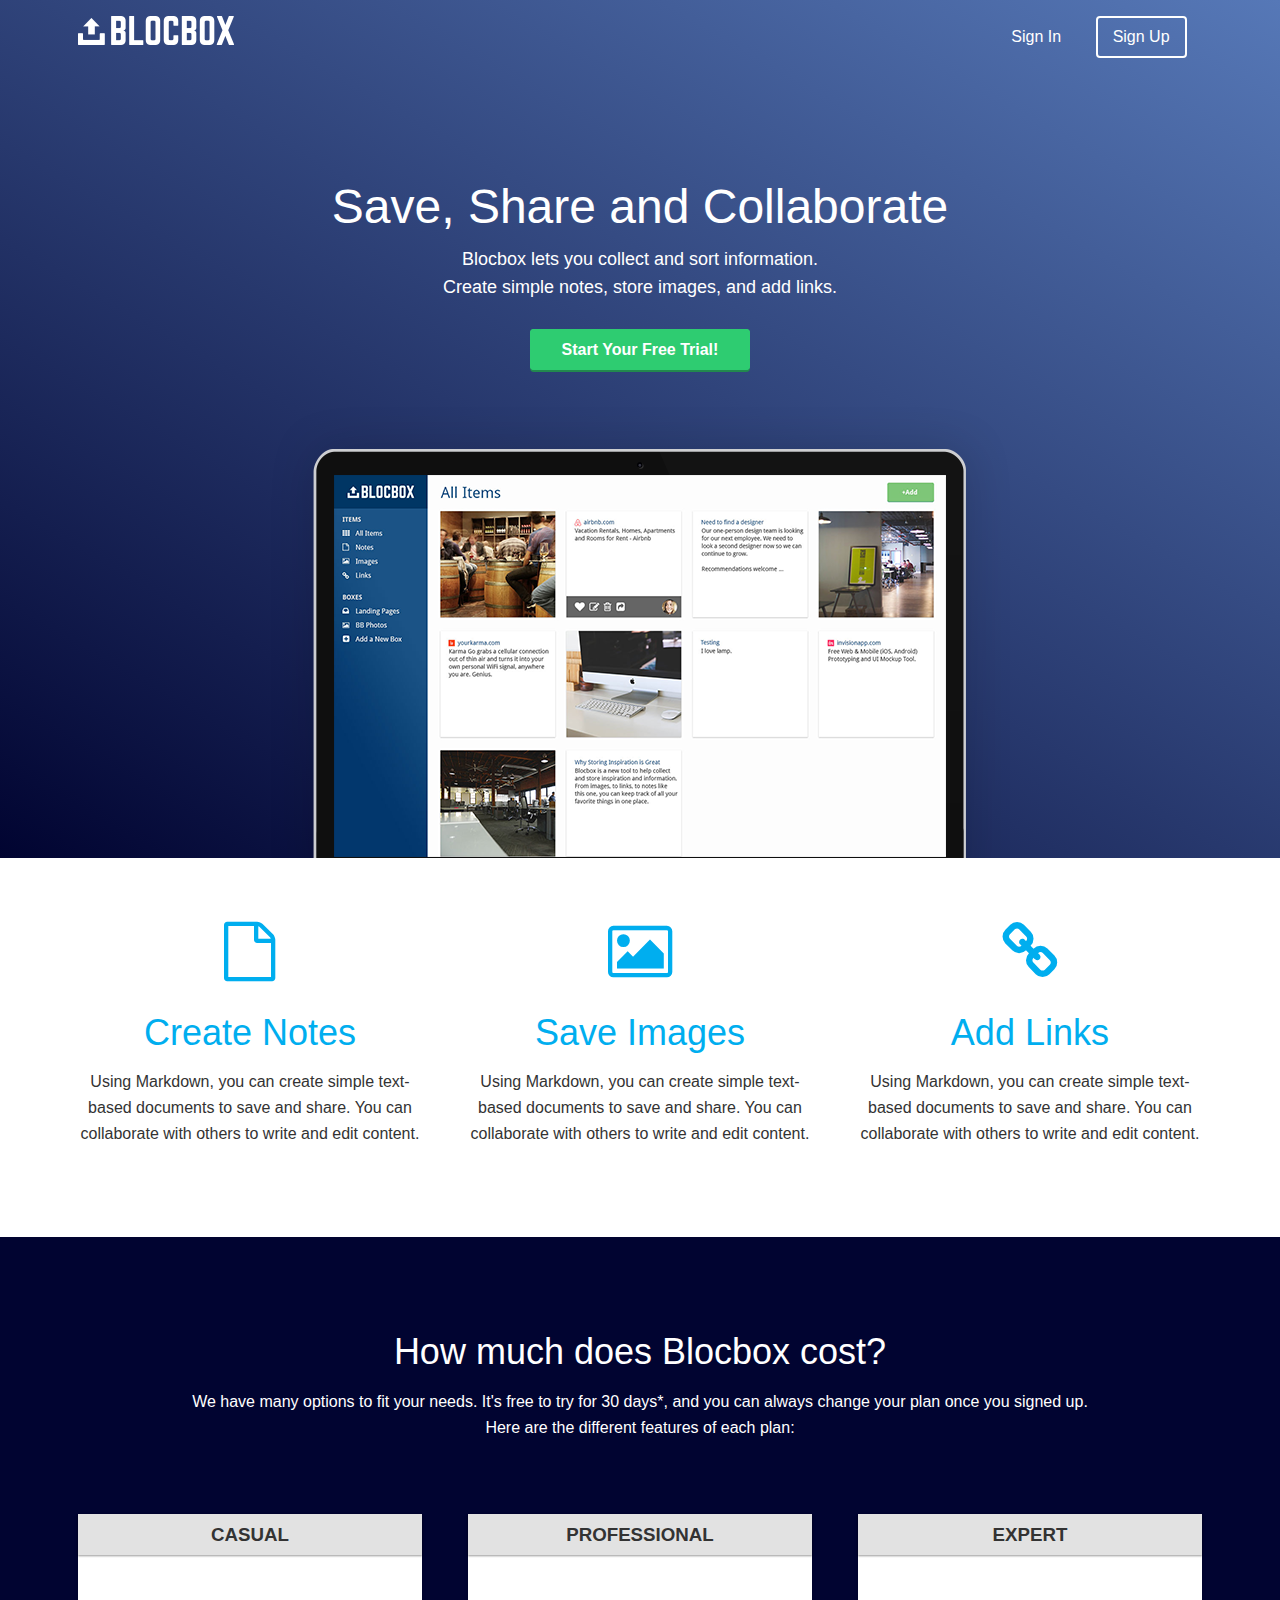
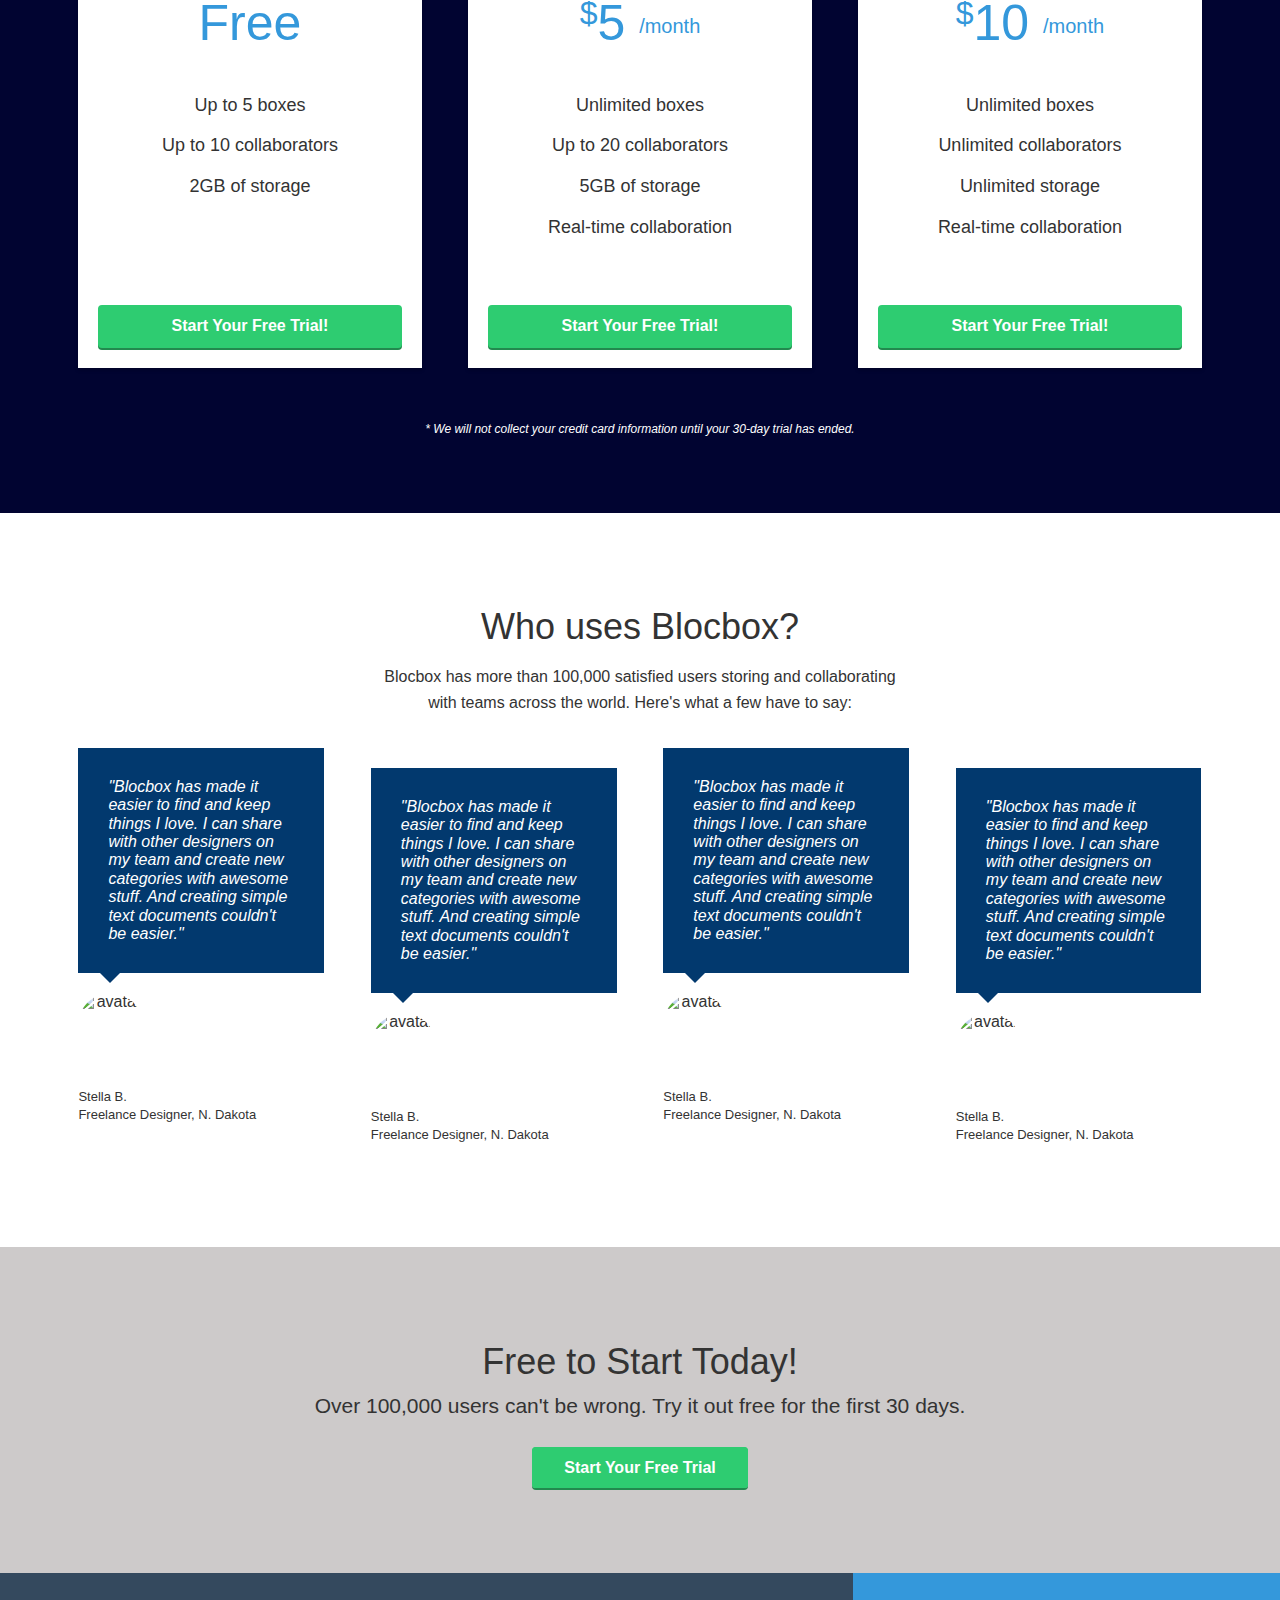
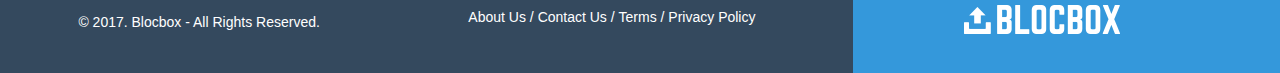
==== commit 6408461f: "Checkpoint 34 completed" ====
--- a/index.html
+++ b/index.html
@@ -9,8 +9,6 @@
   <!-- Google Fonts -->
 
   <link href=''>
-</head>
-<body>
 
   <!-- CSS -->
 
@@ -18,10 +16,13 @@
  <link rel="stylesheet" href="css/style.css">
  <link rel="stylesheet" href="css/font-awesome.css">
  <link rel="stylesheet" href="css/animate.css">
+  <link rel="stylesheet" href="css/dropit.css">
 
   <!-- Hero Image -->
 
-  <header>
+ </head>
+  <body>
+   <header>
     <nav class="container">
       <div class="one-half">
         <a href="index.html" class="logo"><img src="images/logo.png" alt="Blocbox" /></a>
@@ -45,7 +46,6 @@
     <!-- Benefits Section -->
 
     <section class="benefits">
-      <div class="benefits-bkg">
       <ul class="container">
         <li class="one-third">
          <i class="fa fa-file-o"></i>
@@ -63,7 +63,6 @@
           <p>Using Markdown, you can create simple text-based documents to save and share. You can collaborate with others to write and edit content.</p>
         </li>
       </ul>
-      </div>
     </section>
 
     <!-- Pricing -->
@@ -185,8 +184,8 @@
        </div>
      </div>
    </footer>
-
+  <script src="js/jquery-3.2.1.min.js"></script>
+  <script src="js/dropit.js"></script>
+  <script type="text/javascript">
 </body>
 </html>
-</body>
-</html>
--- a/css/style.css
+++ b/css/style.css
@@ -123,14 +123,14 @@
    float:left;
    position:relative;
    min-height: 1px;
-   margin:0 2% 20px;
+   margin:0 2% 10px;
 }
 .one-third, .one-fourth {
    width:96%;
    float:left;
    position:relative;
    min-height: 1px;
-   margin:0 2% 20px;
+   margin:0 2% 10px;
 }
 
 @media (min-width: 768px) {
@@ -184,38 +184,49 @@
   background-image: linear-gradient(30deg, #010431 0%, #5678b7 100%);
 }
 header nav {
-  padding: 1em 0;
+   padding:1em 0;
 }
 header nav ul {
-  display:inline;
-  text-align: right;
-  float:right;
-  margin:0;
+   display:inline;
+   text-align: right;
+   float:right;
+   margin:0;
+   -webkit-margin-before: 0 !important;
+   -webkit-padding-start: 0 !important;
 }
 header nav ul > li {
-  list-style-type: none;
-  display:inline-block;
-  margin:0 15px;
+   list-style-type: none;
+   display: inline-block;
+   margin:0 5px;
+}
+
+@media (min-width: 768px) {
+  header nav ul {
+    -webkit-padding-start: 40px !important;
+  }
+  header nav ul > li {
+    margin:0 15px;
+  }
 }
 header nav ul > li.btn-outline {
-  padding:10px 15px;
-  border:2px solid #ffffff;
-  border-radius: 4px;
+   padding:10px 15px;
+   border:2px solid #FFFFFF;
+   border-radius: 4px;
 }
 header nav ul > li.btn-outline:hover {
-  background:#ffffff;
+   background:#FFFFFF;
 }
 header nav ul > li > a {
-  color:#ffffff;
-  text-decoration: none;
+   color:#FFFFFF;
+   text-decoration: none;
 }
 header nav ul > li.btn-outline:hover > a {
-  color:#5678b7;
+   color:#34495E;
 }
 header .hero {
   text-align: center;
   display:block;
-  postion: relative;
+  position: relative;
 }
 header .hero h1 {
   font-size: 48px;
@@ -246,7 +257,7 @@
   padding:10px 30px;
   background: #2ECC71;
   border: 2px solid #2ECC71;
-  box-shadow: 0px 2px 0px 0px #22894E;
+  box-shadow: 0 2px 0 0 #22894E;
   }
 
 /* BENEFITS */
@@ -273,7 +284,7 @@
   color:#00aeef;
   font-size:60px;
   margin:0;
-  veritcal-align: middle;
+  vertical-align: middle;
   }
 .benefits h2 {
   color:#00AEEF;
@@ -283,7 +294,6 @@
 
 .pricing {
    background: #010431 url("../images/pricing-bkg-duotone.jpg") top center no-repeat;
-   background: url("../images/pricing-bkg-duotone.jpg") top center no-repeat, linear-gradient(206deg, #5F81A3 0%, #010431 94%);
    background-size:cover;
    text-align: center;
    padding:4em 0;
@@ -301,15 +311,15 @@
   .box {
    padding:0 15px 15px;
    background: #FFFFFF;
-   box-shadow: 0px 2px 4px 0px rgba(0,0,0,0.20);
+   box-shadow: 0 2px 4px 0 rgba(0,0,0,0.20);
    min-height: 439px;
    position: relative;
    margin-top: 25px;
   }
- @@media (min-width: 992px) {
-  .box.middle {
+ @media (min-width: 992px) {
+  .box .middle {
    min-height: 485px;
-   margin-top:0px;
+   margin-top:0;
    }
   }
  .box h3 {
@@ -317,7 +327,7 @@
    font-weight: 600;
    text-transform: uppercase;
    background: #E2E2E2;
-   box-shadow: 0px 1px 2px 0px rgba(0,0,0,0.40);
+   box-shadow: 0 1px 2px 0 rgba(0,0,0,0.40);
    left:0;
    right:0;
    top:0;
@@ -335,7 +345,7 @@
    font-size:32px;
    vertical-align: top;
   }
- .box h4 span.month {
+ .box h4 .month {
    font-family: "Kollektif", Helvetica, Arial, sans-serif;
    font-weight: 100;
    color:#3498DB;
@@ -366,7 +376,7 @@
   padding:4em 0;
   text-align: center;
   }
-.testimonials h2 {
+.testimonials h4 {
   color: #02396e;
   }
 .testimonials ul li {
@@ -406,11 +416,12 @@
   display: inline-block;
   margin:20px 10px 0 0;
   }
-.testimonials p.name {
+.testimonials .name {
   float: left;
   display: inline-block;
   text-align: left;
   font-size:13px;
+  line-height: 18px;
   margin-top: 30px;
   }
 
@@ -419,7 +430,7 @@
   .trial {
     padding: 4em 0 6em;
     text-align: center;
-    background: rgb(240, 240, 240);
+    background: rgb(205, 202, 202);
   }
   .trial p{
     font-size: 21px;
@@ -443,7 +454,7 @@
    font-size:14px;
    font-weight:100;
    text-align: center;
-   margin: 10px auto 0;
+   margin: 8px auto 0;
    -webkit-padding-start: 0;
    }
  footer nav ul li {
@@ -454,15 +465,15 @@
    color:#FFFFFF;
    text-decoration: none;
    }
- footer .left-footer-block.one-third,
- footer .link-block.middle-footer-block.one-third {
+ footer .left-footer-block one-third,
+ footer .middle-footer-block one-third {
   margin-bottom: 0;
    }
  footer .right-footer-block {
    background-color: transparent;
    }
  footer .logo {
-   padding: 2.35em 0;
+   padding: 1em 0;
    margin: 0 auto;
    display: block;
    }
@@ -477,7 +488,7 @@
      padding: 2em 0;
      text-align: left;
    }
-   footer .left-footer-block.one-third p {
+   footer .left-footer-block one-third p {
      font-size: 14px;
    }
    footer .right-footer-block {
@@ -487,3 +498,326 @@
      padding: 2em 0 2em 1.5em;
    }
  }
+
+ /* DASHBOARD */
+
+  .dashboard {
+    background: #F7F7F7;
+  }
+
+  .left-nav {
+    height: 100vh;
+    height: 100%
+    width:14.66666667%;
+    width:280px;
+    color:#FFFFFF;
+    background: #34495E;
+    background-image: linear-gradient(206deg, #5F81A3 0%, #34495E 94%);
+    float:left;
+    position: fixed;
+    position: absolute;
+    display:block;
+    -webkit-transition: all 0.3s ease-in-out;
+    -moz-transition: all 0.3s ease-in-out;
+    -o-transition: all 0.3s ease-in-out;
+    transition: all 0.3s ease-in-out;
+    transform: translate(-280px,0);
+     -webkit-transform: translate(-280px,0); /** Chrome & Safari **/
+     -o-transform: translate(-280px,0); /** Opera **/
+     -moz-transform: translate(-280px,0); /** Firefox **/
+ }
+  .left-nav .open {
+    display:block;
+    width:280px;
+    background: #34495E;
+    background-image: linear-gradient(206deg, #5F81A3 0%, #34495E 94%);
+    -webkit-transition: all 0.3s ease-in-out;
+    -moz-transition: all 0.3s ease-in-out;
+    -o-transition: all 0.3s ease-in-out;
+    transition: all 0.3s ease-in-out;
+    transform: translate(0,0);
+     -webkit-transform: translate(0,0); /** Chrome & Safari **/
+     -o-transform: translate(0,0); /** Opera **/
+     -moz-transform: translate(0,0); /** Firefox **/
+     z-index: 100;
+ }
+ .hamburger {
+   position:absolute;
+   z-index: 1000;
+   background:#34495E;
+   color:#FFF;
+   text-decoration: none;
+   font-size: 22px;
+   padding: 10px 15px;
+   border-radius: 4px;
+   left: 5px;
+   top: 15px;
+ }
+ @media (min-width:992px) {
+   .left-nav {
+     height: 100vh;
+     width:14.66666667%;
+     color:#FFFFFF;
+     background: #34495E;
+     background-image: linear-gradient(206deg, #5F81A3 0%, #34495E 94%);
+     float:left;
+     position: fixed;
+     display:block;
+     transform: translate(0,0);
+     -webkit-transform: translate(0,0); /** Chrome & Safari **/
+     -o-transform: translate(0,0); /** Opera **/
+     -moz-transform: translate(0,0); /** Firefox **/
+   }
+   .left-nav.open {
+     width:14.66666667%;
+     transform: translate(0,0);
+     -webkit-transform: translate(0,0); /** Chrome & Safari **/
+     -o-transform: translate(0,0); /** Opera **/
+     -moz-transform: translate(0,0); /** Firefox **/
+   }
+   .hamburger {
+     display:none;
+   }
+ }
+  .left-nav .logo {
+    padding:20px 0;
+    background:#34495E;
+    display:block;
+    text-align: center;
+ }
+  .left-nav .items {
+    padding:0 6%;
+ }
+  .left-nav .items p {
+    font-weight: 600;
+    text-transform: uppercase;
+    font-size: 12px;
+    color: #E2E2E2;
+    line-height: 15px;
+ }
+  .left-nav .items ul {
+    margin:0 0 40px;
+    padding:0;
+  }
+  .left-nav .items ul li {
+    list-style-type: none;
+    margin-bottom: 15px;
+  }
+  .left-nav .items ul li a {
+    color:#FFFFFF;
+    text-decoration: none;
+    font-weight: 100;
+  }
+  .left-nav .items ul li a i {
+    width:16px;
+    text-align: center;
+    margin-right:8px;
+  }
+  .left-nav .items ul li .active {
+    background-color: #F0EFEF;
+    color: #5F81A3;
+  }
+  .left-nav .items ul li .link {
+    background-color: #5F81A3;
+    color: #F0EFEF;
+  }
+  .left-nav .items ul li .visited {
+    background-color: #F0EFEF;
+    color: #5F81A3;
+  }
+  .left-nav .items ul li .hover {
+    background-color: #F0EFEF;
+    color: #5F81A3;
+  }
+
+   /* LEFT NAVBAR SETTINGS */
+
+   .left-nav .settings {
+     position:absolute;
+     background:#22303E;
+     width:100%;
+     bottom:0;
+     left:0;
+     right:0;
+     padding:10px 0;
+   }
+   .left-nav .settings img {
+     height:35px;
+     width:35px;
+     border-radius: 50%;
+     margin-left:10px;
+     display: inline-block;
+   }
+   .left-nav .settings p {
+     display: inline-block;
+     vertical-align: top;
+     padding-top: 8px;
+     font-weight: 400;
+     margin:0 0 0 10px;
+   }
+   .left-nav .settings a {
+     color:#FFFFFF;
+     text-decoration: none;
+     text-align: right;
+     float:right;
+     margin-right: 10px;
+     margin-top: 8px;
+   }
+
+   /* CONTENT */
+
+   .content {
+     padding:6em 1% 1.5em;
+     float:right;
+     width:98%;
+     position: relative;
+   }
+   .content .header {
+     margin:0 1% 20px;
+   }
+   .content .header h1 {
+     font-family: "", Helvetica, Arial, sans-serif;
+     font-weight: 100;
+     margin:0 0 30px;
+     font-size: 36px;
+     color: #3498DB;
+     line-height: 44px;
+     float: left;
+     display:inline-block;
+   }
+   .content .header > a {
+     float:right;
+   }
+   .content-item {
+     width:96%;
+     margin:0 2% 25px;
+     float:left;
+     display:block;
+   }
+   .item-box {
+     display:block;
+     height:230px;
+     background: #FFFFFF;
+     box-shadow: 0 1px 3px 0 rgba(0, 0, 0, 0.4);
+     position: relative;
+     overflow: hidden;
+     padding:20px;
+   }
+   .item-box > img {
+     position:absolute;
+     height:100%;
+     width:auto;
+     top:0;
+     left:0;
+     right:0
+   }
+   .item-box h2 {
+     font-family: "", Helvetica, Arial, sans-serif;
+     font-weight: 700;
+     font-size: 15px;
+     line-height: 17px;
+     margin:0;
+   }
+   .item-box h2 a {
+     color: #3498DB;
+     text-decoration: none;
+   }
+   .item-box h2 img {
+     width:16px;
+     height:16px;
+     position:relative;
+     top:2px;
+     margin-right:5px;
+   }
+   .item-box p {
+     font-size: 14px;
+     color: #333333;
+     line-height: 18px;
+     margin:5px 0 0;
+   }
+
+   /* LARGER MOBILE DEVICES */
+
+   @media (min-width:460px) {
+     .content {
+       padding:1.5em 1%;
+       float:right;
+       width:90%;
+       position: relative;
+     }
+     .content-item {
+       .width:46%;
+       margin:0 2% 25px;
+       float:left;
+       display:block;
+     }
+   }
+
+   /* TABLETS */
+
+   @media (min-width:768px) {
+     .content {
+       padding:1.5em 5%;
+       float:right;
+       width:90%;
+       position: relative;
+     }
+     .content > .container {
+       width:700px;
+     }
+     .content-item {
+       width:31.33333%;
+       margin:0 1% 25px;
+     }
+   }
+
+   /* LAPTOPS AND DESKTOPS */
+
+   @media (min-width:992px) {
+     .content {
+       padding:1.5em 1%;
+       float:right;
+       width:83.333333%;
+       position: relative;
+     }
+     .content > .container {
+       width:auto;
+     }
+     .content-item {
+       width:23%;
+       margin:0 1% 25px;
+     }
+   }
+
+   .item-box > img {
+     position: absolute;
+     height: 100%;
+     width: auto;
+     top:0;
+     left:0;
+     right:0;
+   }
+   .item-box h2 {
+     font-family:"", Helvetica, Arial, sans-serif;
+     font-weight: 700;
+     font-size: 15px;
+     line-height: 17px;
+     margin:0;
+   }
+   .item-box h2 a {
+     color: #3498DB;
+     text-decoration: none;
+   }
+   .item-box h2 img {
+     width: 16px;
+     height: 16px;
+     position:relative;
+     top:2px;
+     margin-right:5px;
+   }
+   .item-box p {
+     font-size: 14px;
+     color: #333333;
+     line-height: 18px;
+     margin:5px 0 0;
+   }
--- a/css/dropit.css
+++ b/css/dropit.css
@@ -0,0 +1,60 @@
+/*
+ * Dropit v1.1.0
+ * http://dev7studios.com/dropit
+ *
+ * Copyright 2012, Dev7studios
+ * Free to use and abuse under the MIT license.
+ * http://www.opensource.org/licenses/mit-license.php
+ */
+
+/* These styles assume you are using ul and li */
+.dropit {
+    list-style: none;
+	  padding: 0;
+	  margin: 15px 0 0;
+    float:right;
+    display:inline-block;
+}
+.dropit .dropit-trigger { position: relative; }
+.dropit .dropit-submenu {
+    position: absolute;
+    top: 100%;
+    right: 0; /* dropdown left or right */
+    z-index: 1000;
+    display: none;
+    min-width: 100px;
+    list-style: none;
+	  padding: 20px;
+	  margin: 20px 0 0;
+}
+.dropit .dropit-open .dropit-submenu {
+    display: block;
+    background: #FFFFFF;
+    box-shadow: 0 2px 4px 0 rgba(0, 0, 0, 0.30);
+    border-radius: 4px;
+}
+.dropit .dropit-open .dropit-submenu:after {
+  content: "";
+  position: absolute;
+  border-style: solid;
+  border-width: 0 8px 8px;
+  border-color: #FFFFFF transparent;
+  display:block;
+  width: 0;
+  z-index: 1;
+  top: -8px;
+  right: 10px;
+}
+.dropit .dropit-open .dropit-submenu li {
+  display:block;
+  margin-bottom: 20px;
+}
+.dropit .dropit-open .dropit-submenu li:last-child {
+  margin-bottom: 0;
+}
+.dropit .dropit-open .dropit-submenu li a {
+  color: #34495E;
+  text-decoration: none;
+  font-family: "", Helvetica, Arial, sans-serif;
+  font-weight: 100;
+}
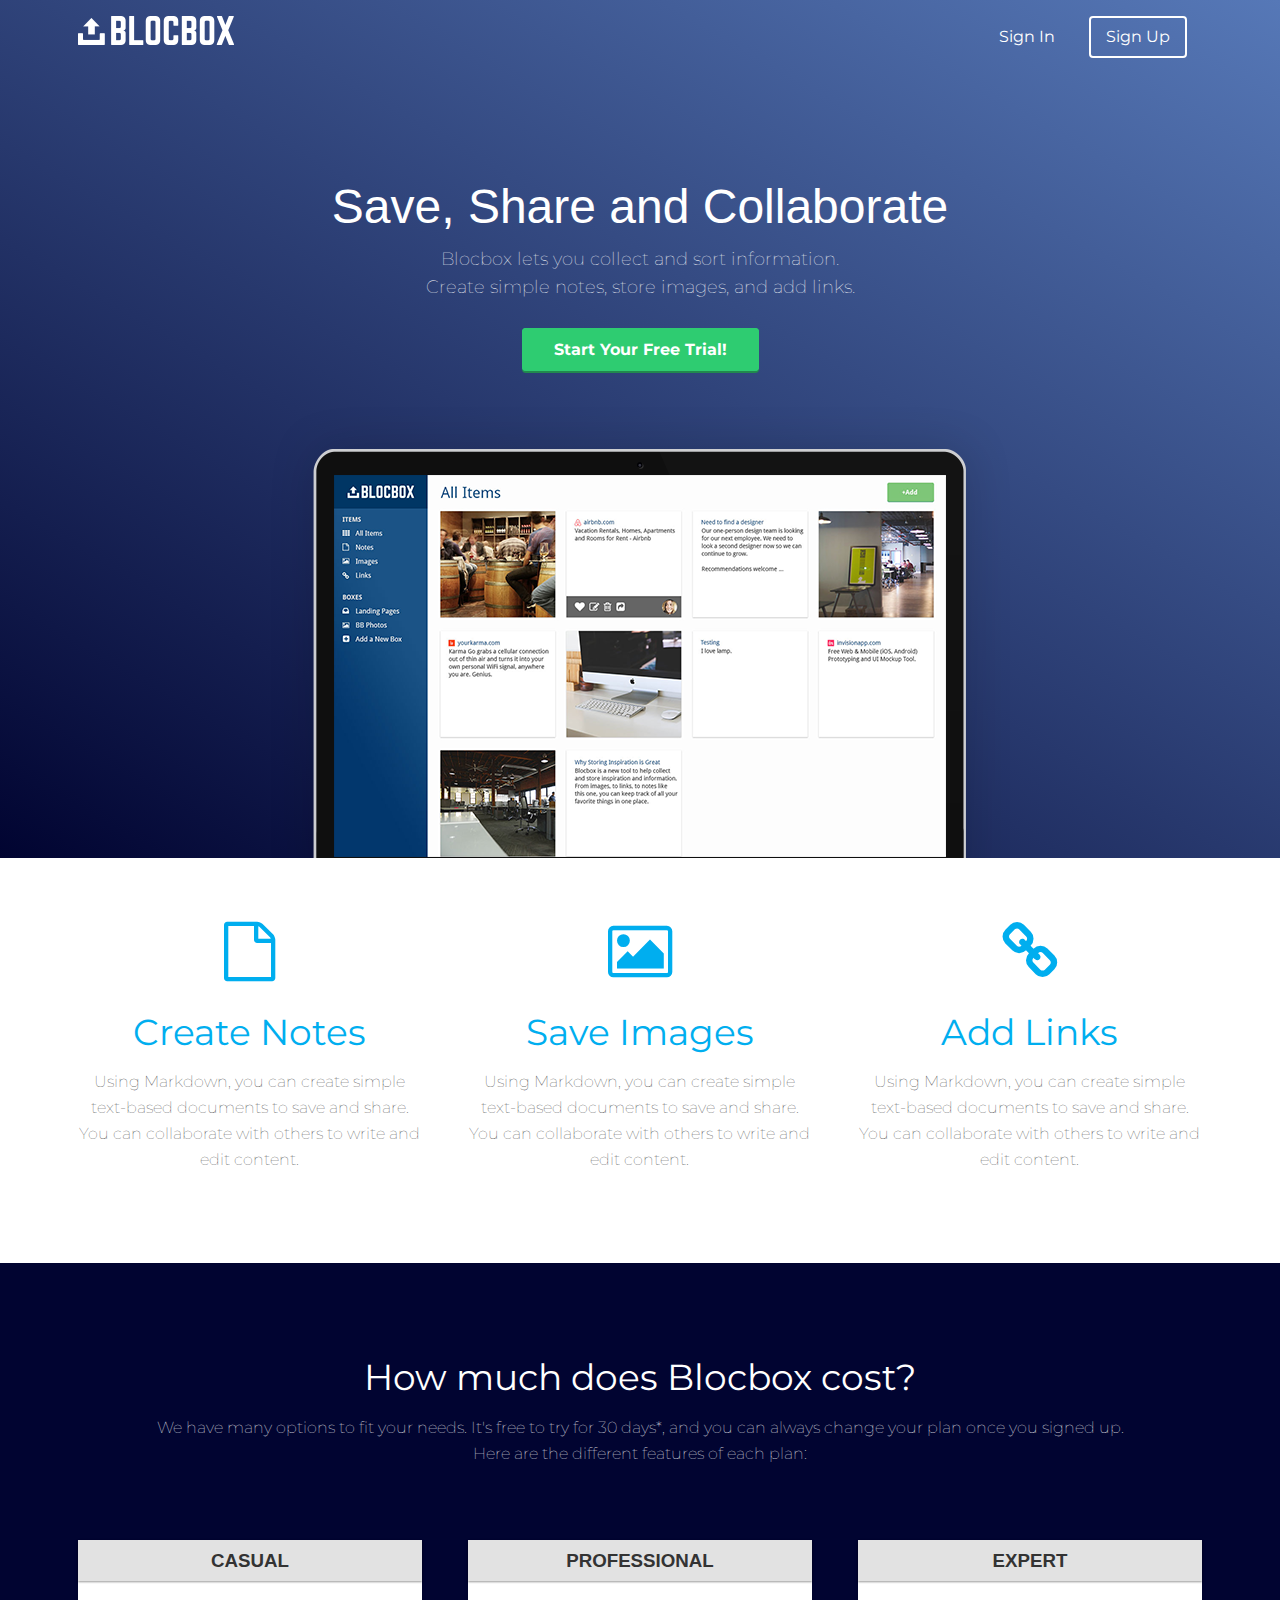
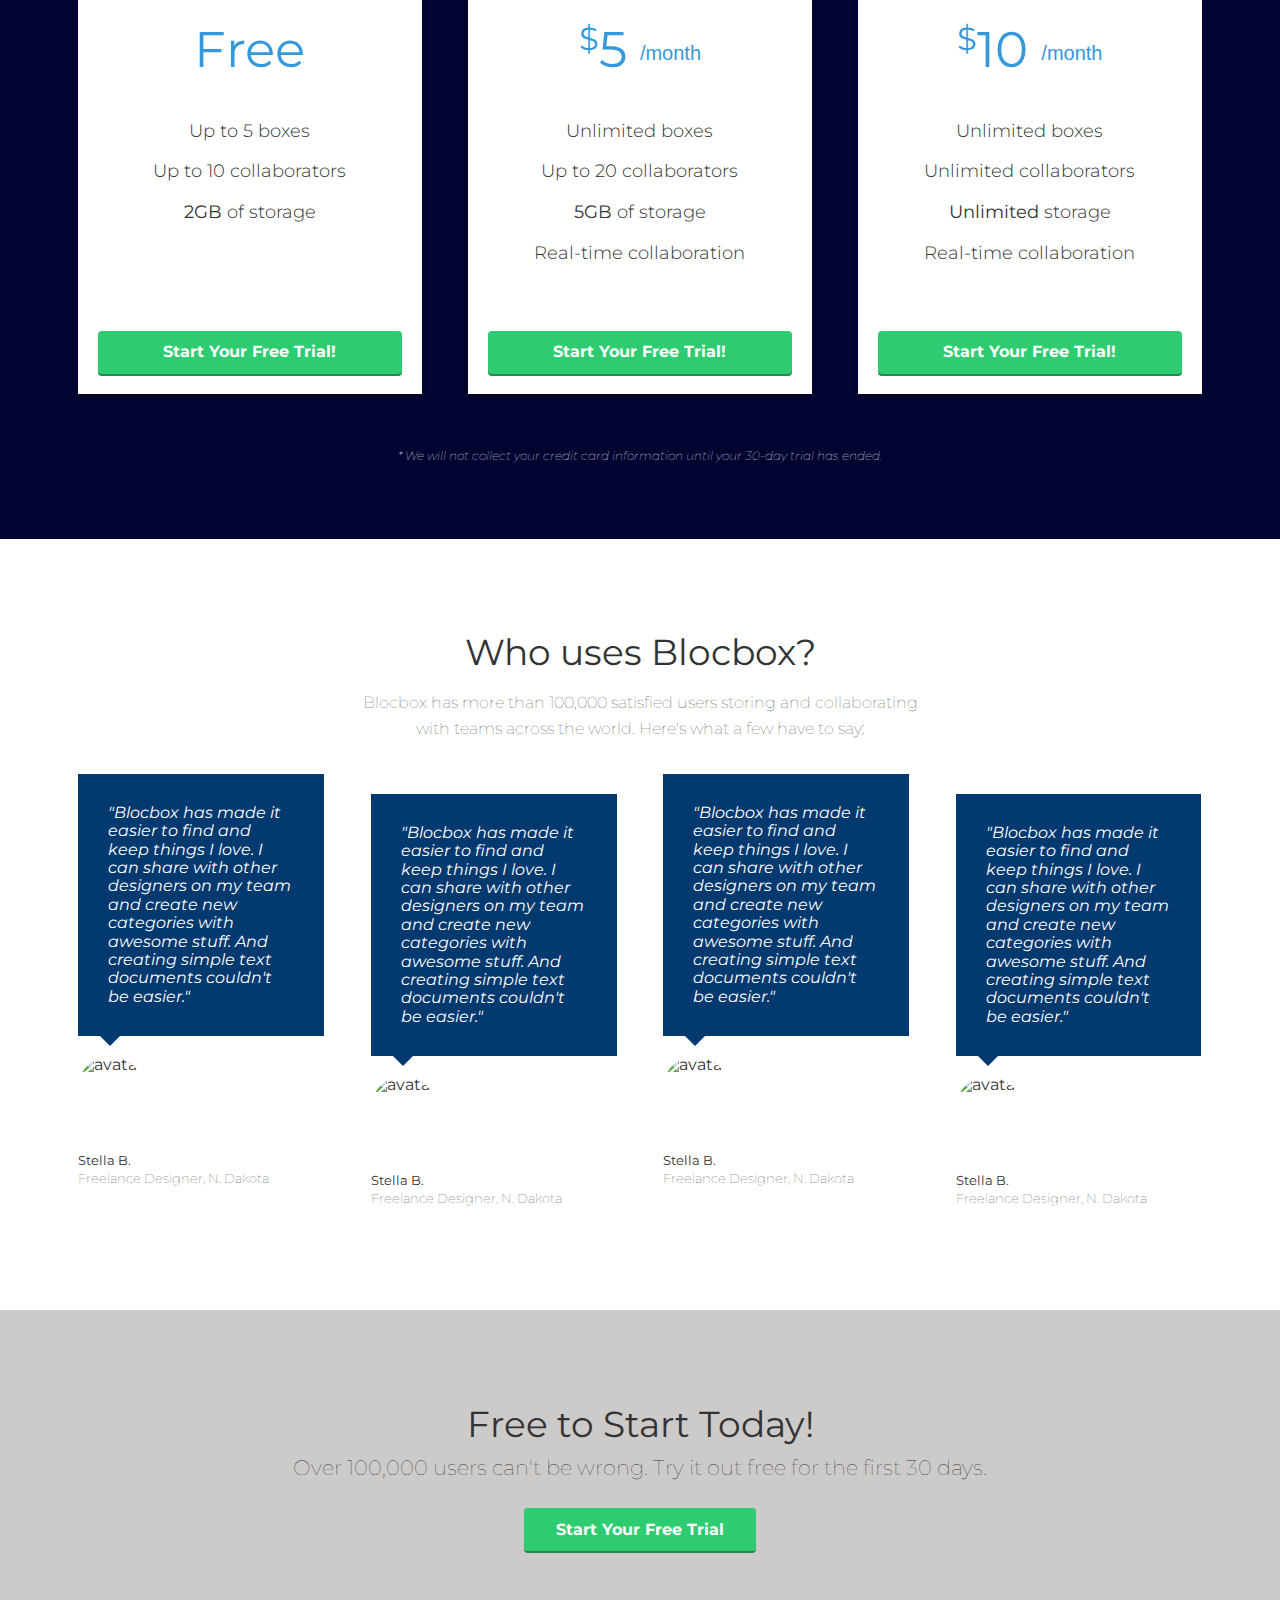
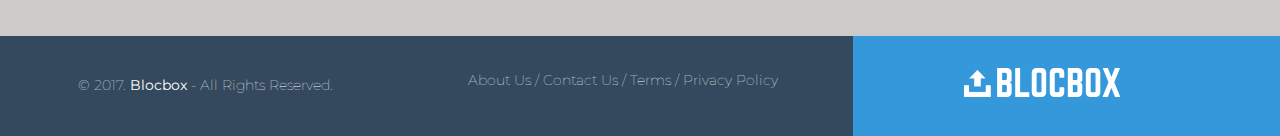
==== commit 4efc0d3d: "Fix JS toggle class for responsive dashboard menu" ====
--- a/index.html
+++ b/index.html
@@ -6,21 +6,20 @@
   <meta charset="UTF-8">
   <title>Save, Share and Collaborate | Blocbox</title>
 
-  <!-- Google Fonts -->
-
-  <link href=''>
-
   <!-- CSS -->
 
  <link rel="stylesheet" href="css/normalize.css">
  <link rel="stylesheet" href="css/style.css">
+ <link rel="stylesheet" href="https://fonts.googleapis.com/css?family=Montserrat">
  <link rel="stylesheet" href="css/font-awesome.css">
  <link rel="stylesheet" href="css/animate.css">
-  <link rel="stylesheet" href="css/dropit.css">
+ <link rel="stylesheet" href="css/dropit.css">
+
+</head>
 
   <!-- Hero Image -->
 
- </head>
+
   <body>
    <header>
     <nav class="container">
--- a/css/style.css
+++ b/css/style.css
@@ -3,26 +3,6 @@
 }
 
 /* FONTS */
-
-@font-face {
-  font-family: 'Kollektif';
-  src: url('Kollektif-Italic.eot');
-  src: url('Kollektif-Italic.eot?#iefix') format('embedded-opentype'),
-    url('Kollektif-Italic.woff') format('woff'),
-    url('Kollektif-Italic.ttf') format('truetype');
-  font-weight: normal;
-  font-style: italic;
-}
-
-@font-face {
-  font-family: 'Kollektif';
-  src: url('Kollektif-Bold.eot');
-  src: url('Kollektif-Bold.eot?#iefix') format('embedded-opentype'),
-    url('Kollektif-Bold.woff') format('woff'),
-    url('Kollektif-Bold.ttf') format('truetype');
-  font-weight: bold;
-  font-style: normal;
-}
 
 @font-face {
   font-family: 'Norwester';
@@ -34,46 +14,6 @@
   font-style: normal;
 }
 
-@font-face {
-  font-family: 'Kollektif';
-  src: url('Kollektif.eot');
-  src: url('Kollektif.eot?#iefix') format('embedded-opentype'),
-    url('Kollektif.woff') format('woff'),
-    url('Kollektif.ttf') format('truetype');
-  font-weight: normal;
-  font-style: normal;
-}
-
-@font-face {
-  font-family: 'Montserrat';
-  src: url('Montserrat-Light.eot');
-  src: url('Montserrat-Light.eot?#iefix') format('embedded-opentype'),
-    url('Montserrat-Light.woff') format('woff'),
-    url('Montserrat-Light.ttf') format('truetype');
-  font-weight: 300;
-  font-style: normal;
-}
-
-@font-face {
-  font-family: 'Montserrat';
-  src: url('Montserrat-Regular.eot');
-  src: url('Montserrat-Regular.eot?#iefix') format('embedded-opentype'),
-    url('Montserrat-Regular.woff') format('woff'),
-    url('Montserrat-Regular.ttf') format('truetype');
-  font-weight: normal;
-  font-style: normal;
-}
-
-@font-face {
-  font-family: 'Montserrat';
-  src: url('Montserrat-Medium.eot');
-  src: url('Montserrat-Medium.eot?#iefix') format('embedded-opentype'),
-    url('Montserrat-Medium.woff') format('woff'),
-    url('Montserrat-Medium.ttf') format('truetype');
-  font-weight: 500;
-  font-style: normal;
-}
-
 
 body {
   font-family: 'Montserrat', Helvetica, Arial, sans-serif;
@@ -83,7 +23,7 @@
   font-family: 'Norwester', Helvetica, Arial, sans-serif;
 }
 h2, h3, h4, h5, h6 {
-  font-family: 'Kollektif', Helvetica, Arial, sans-serif;
+  font-family: 'Montserrat', Helvetica, Arial, sans-serif;
 }
 h1 {
   font-size: 48px;
@@ -506,17 +446,13 @@
   }
 
   .left-nav {
-    height: 100vh;
-    height: 100%
-    width:14.66666667%;
+    height: 100%;
     width:280px;
     color:#FFFFFF;
     background: #34495E;
     background-image: linear-gradient(206deg, #5F81A3 0%, #34495E 94%);
     float:left;
-    position: fixed;
     position: absolute;
-    display:block;
     -webkit-transition: all 0.3s ease-in-out;
     -moz-transition: all 0.3s ease-in-out;
     -o-transition: all 0.3s ease-in-out;
@@ -526,16 +462,16 @@
      -o-transform: translate(-280px,0); /** Opera **/
      -moz-transform: translate(-280px,0); /** Firefox **/
  }
-  .left-nav .open {
-    display:block;
-    width:280px;
-    background: #34495E;
-    background-image: linear-gradient(206deg, #5F81A3 0%, #34495E 94%);
-    -webkit-transition: all 0.3s ease-in-out;
-    -moz-transition: all 0.3s ease-in-out;
-    -o-transition: all 0.3s ease-in-out;
-    transition: all 0.3s ease-in-out;
-    transform: translate(0,0);
+ .left-nav.open {
+   display:block;
+   width:280px;
+   background: #34495E;
+   background-image: linear-gradient(206deg, #5F81A3 0%, #34495E 94%);
+   -webkit-transition: all 0.3s ease-in-out;
+   -moz-transition: all 0.3s ease-in-out;
+   -o-transition: all 0.3s ease-in-out;
+   transition: all 0.3s ease-in-out;
+   transform: translate(0,0);
      -webkit-transform: translate(0,0); /** Chrome & Safari **/
      -o-transform: translate(0,0); /** Opera **/
      -moz-transform: translate(0,0); /** Firefox **/
@@ -557,9 +493,6 @@
    .left-nav {
      height: 100vh;
      width:14.66666667%;
-     color:#FFFFFF;
-     background: #34495E;
-     background-image: linear-gradient(206deg, #5F81A3 0%, #34495E 94%);
      float:left;
      position: fixed;
      display:block;
@@ -645,23 +578,22 @@
      height:35px;
      width:35px;
      border-radius: 50%;
-     margin-left:10px;
+     margin:10px 10px 12px 10px;
      display: inline-block;
    }
    .left-nav .settings p {
      display: inline-block;
      vertical-align: top;
-     padding-top: 8px;
+     padding-top: 10px;
      font-weight: 400;
-     margin:0 0 0 10px;
+     margin:0 0 10px 10px;
    }
    .left-nav .settings a {
      color:#FFFFFF;
      text-decoration: none;
-     text-align: right;
-     float:right;
-     margin-right: 10px;
-     margin-top: 8px;
+     text-align: left;
+     float: left;
+     margin:0 20px 15px 0;
    }
 
    /* CONTENT */
--- a/css/dropit.css
+++ b/css/dropit.css
@@ -8,53 +8,151 @@
  */
 
 /* These styles assume you are using ul and li */
+
+/*
+ * Dropit v1.1.0
+ * http://dev7studios.com/dropit
+ *
+ * Copyright 2012, Dev7studios
+ * Free to use and abuse under the MIT license.
+ * http://www.opensource.org/licenses/mit-license.php
+ */
+/* These styles assume you are using ul and li */
+
 .dropit {
+  list-style: none;
+  padding: 0;
+  margin: 15px 0 0;
+  float: right;
+  display: inline-block; }
+
+.dropit .dropit-trigger {
+  position: relative; }
+
+.dropit .dropit-submenu {
+  position: absolute;
+  top: 100%;
+  right: 0;
+  /* dropdown left or right */
+  z-index: 1000;
+  display: none;
+  min-width: 100px;
+  list-style: none;
+  padding: 20px;
+  margin: 20px 0 0; }
+
+.dropit .dropit-open .dropit-submenu {
+    display: block;
+    background: #FFFFFF;
+    box-shadow: 0 2px 4px 0 rgba(0, 0, 0, 0.3);
+    border-radius: 4px; }
+
+.dropit .dropit-open .dropit-submenu:after {
+    content: ' ';
+    position: absolute;
+    border-style: solid;
+    border-width: 0 8px 8px;
+    border-color: #FFFFFF transparent;
+    display: block;
+    width: 0;
+    z-index: 1;
+    top: -8px;
+    right: 10px; }
+
+.dropit .dropit-open .dropit-submenu ul {
+    margin: 0 auto; }
+
+.dropit .dropit-open .dropit-submenu li {
+    display: block;
+    margin-bottom: 20px; }
+
+.dropit .dropit-open .dropit-submenu li:last-child {
+    margin-bottom: 0; }
+
+.dropit .dropit-open .dropit-submenu li a {
+    color: #34495E;
+    text-decoration: none;
+    font-family: "Montserrat", Helvetica, Arial, sans-serif;
+    font-weight: 100; }
+
+.dropit .dropit-open .dropit-submenu li a i.fa {
+    display: inline-block;
+    width: 1.2em;
+    margin-right: .5em; }
+
+.dropit.pop-north {
+    margin: -2 0 0 0; }
+
+.dropit.pop-north .dropit-submenu {
+    bottom: 0;
+    top: inherit;
+    min-width: 160px;
+    right: -65px; }
+
+.dropit.pop-north .dropit-open .dropit-submenu:after {
+  bottom: -8px;
+  top: inherit;
+  right: 85px;
+  border-width: 8px 8px 0; }
+
+
+/* ACCOUNT SETTINGS MENU */
+
+.settings-menu .dropit {
     list-style: none;
-	  padding: 0;
-	  margin: 15px 0 0;
+    padding: 0;
+    margin: 0 0;
     float:right;
     display:inline-block;
 }
-.dropit .dropit-trigger { position: relative; }
-.dropit .dropit-submenu {
+.settings-menu .dropit .dropit-trigger {
+    position: relative; }
+
+.settings-menu .dropit .dropit-submenu {
     position: absolute;
-    top: 100%;
+    top: -200px;
     right: 0; /* dropdown left or right */
     z-index: 1000;
     display: none;
-    min-width: 100px;
+    min-width: 140px;
     list-style: none;
-	  padding: 20px;
-	  margin: 20px 0 0;
+    padding: 20px;
+    margin: 20px 0 0;
 }
-.dropit .dropit-open .dropit-submenu {
+.settings-menu .dropit .dropit-open .dropit-submenu {
     display: block;
-    background: #FFFFFF;
-    box-shadow: 0 2px 4px 0 rgba(0, 0, 0, 0.30);
+    background: #ffffff;
+    box-shadow: 0 2px 4px 0 rgba(0,0,0,0.30);
     border-radius: 4px;
 }
-.dropit .dropit-open .dropit-submenu:after {
-  content: "";
+
+.settings-menu .dropit .dropit-open .dropit-submenu:after {
+  content: " ";
   position: absolute;
-  border-style: solid;
+  /*border-style: solid;
   border-width: 0 8px 8px;
-  border-color: #FFFFFF transparent;
-  display:block;
+  border-color: #FFFFFF transparent;*/
+  display: block;
   width: 0;
   z-index: 1;
-  top: -8px;
+  bottom: -10px;
   right: 10px;
-}
-.dropit .dropit-open .dropit-submenu li {
-  display:block;
+  border-left: 10px solid transparent;
+  border-right: 10px solid transparent;
+  border-top: 10px solid #ffffff;
+ }
+
+ .settings-menu .dropit .dropit-open .dropit-submenu li {
+  display: block;
   margin-bottom: 20px;
-}
-.dropit .dropit-open .dropit-submenu li:last-child {
+  padding-right:10px;
+ }
+.settings-menu .dropit .dropit-open .dropit-submenu li:last-child {
   margin-bottom: 0;
-}
-.dropit .dropit-open .dropit-submenu li a {
-  color: #34495E;
+ }
+.settings-menu .dropit .dropit-open .dropit-submenu li a {
+  color:#34495E;
   text-decoration: none;
-  font-family: "", Helvetica, Arial, sans-serif;
-  font-weight: 100;
-}
+  font-family: " ", Helvetica, Arial, sans-serif;
+  font-weight:100;
+ }
